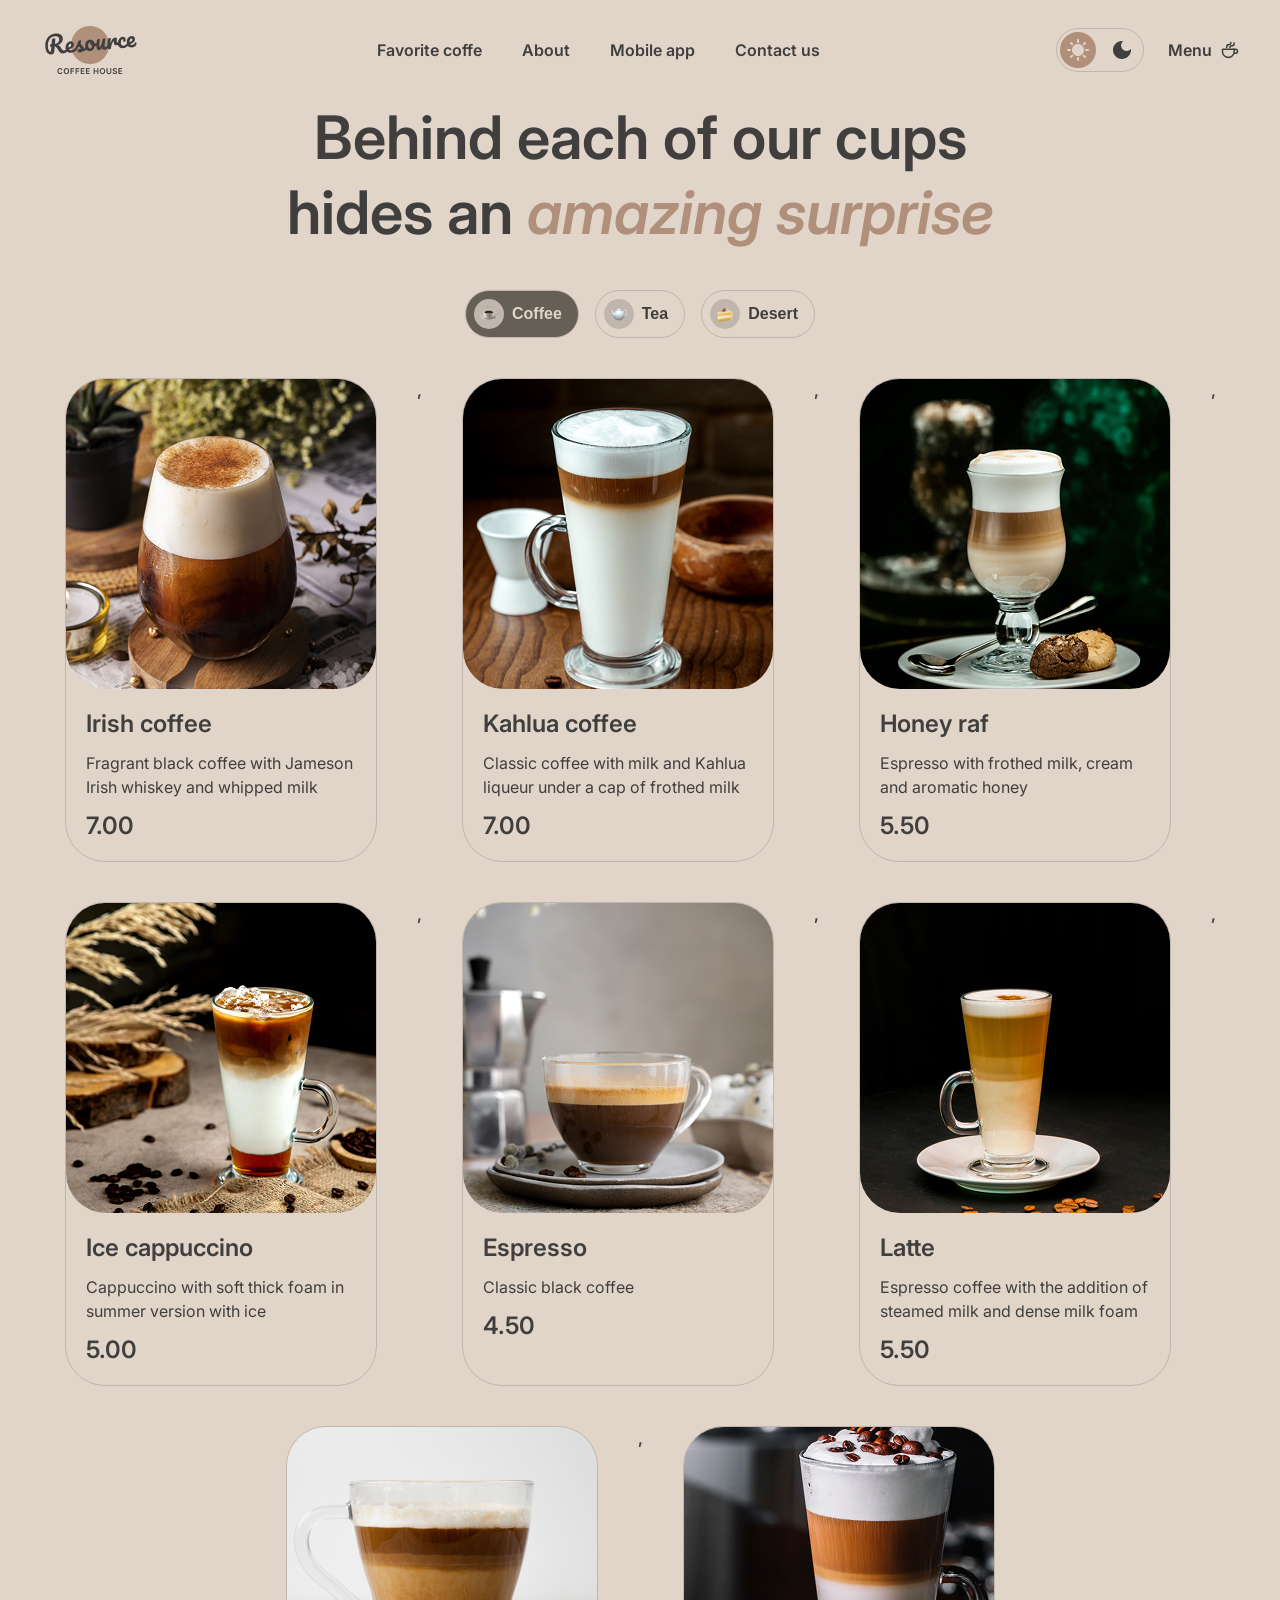
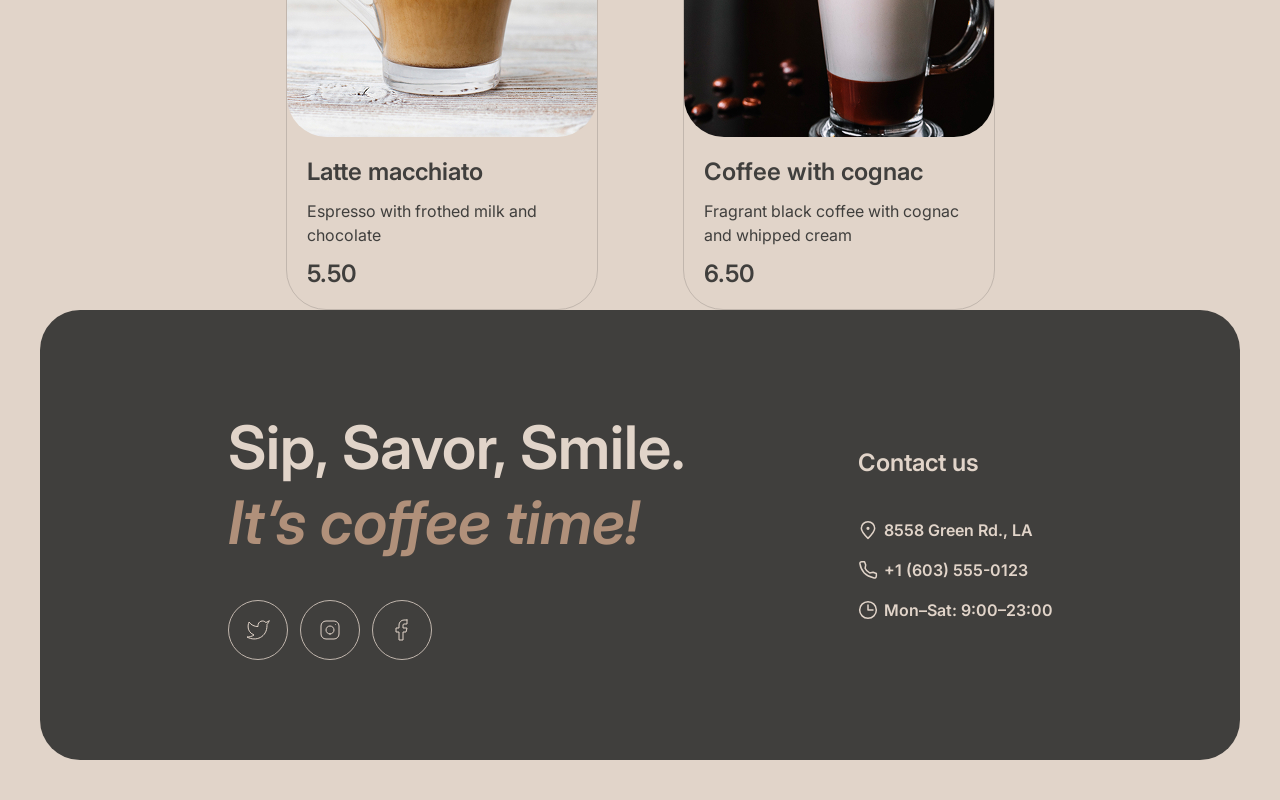
==== menu.html @ bddf860f "feat: add cards list" ====
<!doctype html>
<html lang="en">
  <head>
    <meta charset="UTF-8" />
    <meta name="viewport" content="width=device-width, initial-scale=1.0" />
    <link rel="preconnect" href="https://fonts.googleapis.com" />
    <link rel="preconnect" href="https://fonts.gstatic.com" crossorigin />
    <link
      href="https://fonts.googleapis.com/css2?family=Inter:ital,opsz,wght@0,14..32,100..900;1,14..32,100..900&display=swap"
      rel="stylesheet"
    />
    <link rel="stylesheet" href="css/style.css" />
    <link rel="shortcut icon" href="./assets/favicon.png" type="image/x-icon" />
    <title>Coffe House Menu</title>
  </head>
  <body class="light">
    <header class="header">
      <div class="container">
        <nav class="header__nav">
          <a
            href="index.html"
            class="header__logo"
            aria-label="Resource Coffe House Logo"
          ></a>
          <ul class="header__menu">
            <li class="header__menu-item">
              <a href="" class="header__link">Favorite coffe</a>
            </li>
            <li class="header__menu-item">
              <a href="" class="header__link">About</a>
            </li>
            <li class="header__menu-item">
              <a href="" class="header__link">Mobile app</a>
            </li>
            <li class="header__menu-item">
              <a href="" class="header__link">Contact us</a>
            </li>
          </ul>
          <div class="header__settings">
            <div class="header__toggle" id="theme-switch">
              <button
                class="header__toggle-btn header__toggle-light header__toggle-active"
                id="light"
              ></button>
              <button
                class="header__toggle-btn header__toggle-dark"
                id="dark"
              ></button>
            </div>
            <a href="menu.html" class="header__menu-btn">Menu</a>
          </div>
        </nav>
      </div>
    </header>

    <main>
      <section class="tabs">
        <div class="container">
          <div class="tabs__container">
            <div class="tabs__content">
              <h1 class="section__title tabs__title">
                Behind each of our cups hides an
                <span class="text_accent">amazing surprise</span>
              </h1>
              <div class="tabs__buttons">
                <button class="tabs__btn tabs__btn_active" id="coffee-btn">
                  <span class="tabs__btn-label"></span>
                  Coffee
                </button>
                <button class="tabs__btn" id="tea-btn">
                  <span class="tabs__btn-label"></span>
                  Tea
                </button>
                <button class="tabs__btn" id="desert-btn">
                  <span class="tabs__btn-label"></span>
                  Desert
                </button>
              </div>
            </div>
          </div>
          <div class="tabs__wrapper" id="tabs-wrapper">
            <ul class="tabs__list" id="coffee-tab"></ul>
            <ul class="tabs__list" id="tea-tab"></ul>
            <ul class="tabs__list" id="desert-tab"></ul>
          </div>
        </div>
      </section>
    </main>

    <footer class="footer">
      <div class="container">
        <div class="footer__content">
          <div class="footer__item">
            <h2 class="footer__title">
              Sip, Savor, Smile.
              <span class="text_accent">It’s coffee time!</span>
            </h2>
            <ul class="footer__social">
              <li class="footer__social-item">
                <a href="" class="footer__social-link" aria-label=""></a>
              </li>
              <li class="footer__social-item">
                <a href="" class="footer__social-link" aria-label=""></a>
              </li>
              <li class="footer__social-item">
                <a href="" class="footer__social-link" aria-label=""></a>
              </li>
            </ul>
          </div>
          <div class="footer__item">
            <h3 class="footer__contact-title">Contact us</h3>
            <ul class="footer__contacts-list">
              <li class="footer__contacts-item">
                <a href="" class="footer__contacts-link">8558 Green Rd., LA</a>
              </li>
              <li class="footer__contacts-item">
                <a href="" class="footer__contacts-link">+1 (603) 555-0123</a>
              </li>
              <li class="footer__contacts-item">
                <a href="" class="footer__contacts-link">Mon–Sat: 9:00–23:00</a>
              </li>
            </ul>
          </div>
        </div>
      </div>
    </footer>

    <script type="module" src="./js/script.js"></script>
  </body>
</html>
---- css/style.css ----
:root {
  --light-bg-color: #e1d4c9;
  --dark-bg-color: #292826;
  --light-text-color: #403f3d;
  --dark-text-color: #e1d4c9;
  --text-inverse-color: #e1d4c9;
  --light-border-color: #665f55;
  --dark-border-color: #c1b6ad;
  --light-hover-color: #665f55;
  --dark-hover-color: #403f3d;
  --light-footer-bg: #665f55;
  --dark-footer-bg: #403f3d;
}

* {
  padding: 0;
  margin: 0;
  border: none;
  color: inherit;
  text-decoration: none;
  list-style-type: none;
  box-sizing: border-box;
}

body {
  --bg-color: var(--light-bg-color);
  --text-color: var(--light-text-color);
  --border-color: var(--light-border-color);
  --hover-color: var(--light-hover-color);
  --footer-bg: var(--light-footer-bg);
  font-family: 'Inter', sans-serif;
  font-weight: 600;
  font-size: 16px;
  line-height: 150%;
  letter-spacing: 0%;
}

body.light {
  color: var(--light-text-color);
  background: var(--light-bg-color);
  border-color: var(--light-border-color);
}

body.dark {
  --text-color: var(--dark-text-color);
  --bg-color: var(--dark-bg-color);
  --border-color: var(--dark-border-color);
  --hover-color: var(--dark-hover-color);
  --footer-bg: var(--dark-footer-bg);
  color: var(--dark-text-color);
  background-color: var(--dark-bg-color);
  border-color: var(--dark-border-color);
}

button {
  cursor: pointer;
  transition: 0.4s ease-in;
}

.container {
  width: 100%;
  max-width: 1440px;
  padding: 0 40px;
  margin: 0 auto;
}

.text_accent {
  color: #b0907a;
  font-style: italic;
}

.header {
  padding: 20px 0;
}

.header__nav {
  display: flex;
  justify-content: space-between;
  align-items: center;
}

.header__logo {
  display: block;
  width: 100px;
  height: 60px;
}

.light .header__logo {
  background: url(../assets/logo-light.png) no-repeat center / cover;
}

.dark .header__logo {
  background: url(../assets/logo-dark.png) no-repeat center / cover;
}

.header__logo-img {
  display: block;
  width: 100%;
}

.header__menu {
  display: flex;
  align-items: center;
  gap: 40px;
}

.header__settings {
  display: flex;
  justify-content: space-between;
  align-items: center;
  gap: 24px;
}

.header__menu-btn {
  display: block;
  width: 72px;
  font-family: 'Inter', sans-serif;
  font-weight: 600;
  font-size: 16px;
  line-height: 150%;
  letter-spacing: 0%;
  color: inherit;
  text-align: left;
  padding: 2px 0;
  position: relative;
}

.light .header__menu-btn {
  background: url(../assets/icons/coffee-cup-light.svg) no-repeat center right /
    20px;
}

.dark .header__menu-btn {
  background: url(../assets/icons/coffee-cup-dark.svg) no-repeat center right /
    20px;
}

.header__menu-btn::after {
  content: '';
  position: absolute;
  bottom: 0;
  left: 0;
  width: 0;
  height: 2px;
  transition: 0.5s ease-in;
}

.light .header__menu-btn::after {
  background: #403f3d;
}

.dark .header__menu-btn::after {
  background: #e1d4c9;
}

.header__menu-btn:hover::after {
  width: 100%;
}

.header__toggle {
  display: flex;
  justify-content: space-between;
  align-items: center;
  gap: 8px;
  width: 88px;
  height: 44px;
  padding: 3px;
  border: 1px solid var(--dark-border-color);
  border-radius: 25px;
  cursor: pointer;
}

.header__toggle-btn {
  display: block;
  width: 36px;
  height: 36px;
  background: transparent;
  border-radius: 50%;
}

.header__toggle-light {
  background: url(../assets/icons/sun.svg) no-repeat center / 22px;
}

.header__toggle-light.header__toggle-active {
  background: url(../assets/icons/sun-active.svg) no-repeat center / 22px
    #b0907a;
}

.header__toggle-light:hover {
  background: url(../assets/icons/sun-active.svg) no-repeat center / 22px
    var(--light-border-color);
}

.header__toggle-dark {
  background: url(../assets/icons/moon.svg) no-repeat center / 18px;
}

.header__toggle-dark.header__toggle-active {
  background: url(../assets/icons/moon-active.svg) no-repeat center / 18px
    #b0907a;
}

.header__toggle-dark:hover {
  background: url(../assets/icons/moon-active.svg) no-repeat center / 18px
    var(--light-border-color);
}

.hero__container {
  border-radius: 40px;
  padding: 100px;
  background: url(../assets/hero-bg.jpg) no-repeat center / cover;
}

.hero__content {
  max-width: 530px;
  display: flex;
  flex-direction: column;
  gap: 40px;
}

.hero__title {
  font-weight: 600;
  font-size: 72px;
  line-height: 105%;
  color: var(--dark-text-color);
}

.hero__text {
  font-weight: 400;
  font-size: 16px;
  line-height: 150%;
  color: #e1d4c9;
}

.hero__btn {
  width: 200px;
  height: 64px;
  display: flex;
  justify-content: center;
  align-items: center;
  gap: 8px;
  font-weight: 600;
  font-size: 16px;
  line-height: 150%;
  color: inherit;
  border-radius: 100px;
  background-color: var(--bg-color);
  position: relative;
}

.hero__btn::after {
  content: '';
  width: 0;
  height: 20px;
  transition: 0.3s ease-in;
}

body.light .hero__btn::after {
  background: url(../assets/icons/coffee-cup-light.svg) no-repeat center / 20px;
}

body.dark .hero__btn::after {
  background: url(../assets/icons/coffee-cup-dark.svg) no-repeat center / 20px;
}

.hero__btn:hover::after {
  width: 20px;
}

.choose__content {
  padding: 100px 0;
}

.section__title {
  font-weight: 600;
  font-size: 60px;
  line-height: 125%;
  text-align: center;
  color: var(--text-color);
  margin-bottom: 40px;
}

.slider {
  position: relative;
}

.slider__list {
  max-width: 480px;
  margin: 0 auto;
}

.slider__item {
  max-width: 480px;
  margin-bottom: 40px;
}

.slider__img {
  width: 100%;
  margin-bottom: 20px;
}

.slider__content {
  display: flex;
  flex-direction: column;
  align-items: center;
  gap: 16px;
  color: #403f3d;
}

.slider__item-title {
  font-weight: 600;
  font-size: 24px;
  line-height: 125%;
}

.slider__item-text {
  font-weight: 400;
  font-size: 16px;
  line-height: 150%;
}

.slider__item-price {
  font-weight: 600;
  font-size: 24px;
  line-height: 125%;
}

.slider__controls {
  display: flex;
  justify-content: center;
  gap: 12px;
  margin: 0 auto;
}

.slider__controls-item {
  width: 40px;
  height: 4px;
  border-radius: 100px;
  cursor: pointer;
}

body.light .slider__controls-item {
  background: var(--dark-border-color);
}

body.dark .slider__controls-item {
  background: var(--light-border-color);
}

body.light .slider__controls-item_active {
  background: var(--light-border-color);
}

body.dark .slider__controls-item_active {
  background: var(--dark-border-color);
}

.slider__buttons {
  position: absolute;
  display: flex;
  justify-content: space-between;
  width: 100%;
  top: 50%;
  transform: translateY(-50%);
}

.slider__btn {
  display: block;
  width: 60px;
  height: 60px;
  border: 1px solid var(--border-color);
  border-radius: 50%;
  transition: 0.4s ease-in;
}

body.light .slider__btn {
  background: url(../assets/icons/arrow-light.svg) no-repeat center / 12px;
}

body.dark .slider__btn {
  background: url(../assets/icons/arrow-dark.svg) no-repeat center / 12px;
}

body.light .slider__btn:hover,
body.dark .slider__btn:hover {
  background: url(../assets/icons/arrow-dark.svg) no-repeat center / 12px
    var(--hover-color);
  border-color: var(--hover-color);
}

.slider__btn:last-of-type {
  transform: rotate(-180deg);
}

.about {
  padding: 0 0 100px;
}

.about__gallery {
  max-width: 100%;
  height: 1060px;
  display: flex;
  flex-direction: column;
  flex-wrap: wrap;
  gap: 40px;
  overflow: hidden;
}

.about__gallery-item {
  max-width: calc((100% - 40px) / 2);
  height: 590px;
  border-radius: 20px;
  overflow: hidden;
}

.about__gallery-item:nth-child(2),
.about__gallery-item:nth-child(3) {
  height: 430px;
}

.about__gallery-img {
  width: 100%;
  height: 100%;
  object-fit: cover;
  transition: 0.4s ease-in-out;
  transform: scale(1.2);
}

.about__gallery-item:hover .about__gallery-img {
  transform: scale(1);
}

@media (max-width: 768px) {
  .about__gallery {
    max-width: 100%;
    height: 1220px;
  }

  .about__gallery-item {
    max-width: 100%;
  }

  .about__gallery-item:nth-child(2),
  .about__gallery-item:nth-child(3) {
    display: none;
  }
}

.download {
  padding: 0 0 100px;
}

.download__container {
  display: flex;
  justify-content: center;
  align-items: center;
  gap: 100px;
}

.download__content {
  max-width: 630px;
  flex-shrink: 1;
  display: flex;
  flex-direction: column;
  gap: 40px;
}

.download__title {
  text-align: left;
  margin-bottom: 0;
}

.download__img-wrapper {
  width: 630px;
}

.download__img {
  width: 100%;
  height: auto;
}

.download__buttons {
  display: flex;
  gap: 20px;
}

.download__btn {
  width: 200px;
  padding: 12px 0 12px 64px;
  border-radius: 100px;
  font-style: normal;
  font-weight: 600;
  font-size: 10px;
  line-height: 140%;
  text-align: left;
  border: 1px solid var(--border-color);
}

.download__btn-title {
  display: block;
  font-weight: 600;
  font-size: 16px;
  line-height: 150%;
}

.download__btn_mac {
  background: url(../assets/icons/mac-icon.svg) no-repeat 20px center / 36px;
}

.download__btn_google {
  background: url(../assets/icons/google-icon.svg) no-repeat 20px center / 36px;
}

.download__btn_mac:hover {
  background: url(../assets/icons/mac-icon-hover.svg) no-repeat 20px center /
    36px var(--hover-color);
  color: var(--text-inverse-color);
}

.download__btn_google:hover {
  background: url(../assets/icons/google-icon-hover.svg) no-repeat 20px center /
    36px var(--hover-color);
  color: var(--text-inverse-color);
}

.download__img-wrapper {
  flex-shrink: 0;
}

.footer {
}

.footer__content {
  padding: 100px;
  display: flex;
  justify-content: center;
  align-items: center;
  gap: 100px;
  border-radius: 40px;
  background: var(--light-border-color);
  background: #403f3d;
}

.footer__item {
  max-width: 530px;
  display: flex;
  flex-direction: column;
  gap: 40px;
}

.footer__title {
  font-weight: 600;
  font-size: 60px;
  line-height: 125%;
  color: #e1d4c9;
}

.footer__social {
  display: flex;
  gap: 12px;
}

.footer__social-link {
  width: 60px;
  height: 60px;
  display: flex;
  justify-content: center;
  align-items: center;
  border: 1px solid var(--dark-border-color);
  border-radius: 50%;
  transition: 0.4s ease-in;
}

.footer__social-item:nth-of-type(1) .footer__social-link {
  background: url(../assets/icons/twitter.svg) no-repeat center / 24px;
}

.footer__social-item:nth-of-type(2) .footer__social-link {
  background: url(../assets/icons/instagram.svg) no-repeat center / 24px;
}

.footer__social-item:nth-of-type(3) .footer__social-link {
  background: url(../assets/icons/facebook.svg) no-repeat center / 24px;
}

body.light .footer__social-item:nth-of-type(1) .footer__social-link:hover {
  background: url(../assets/icons/twitter-hover.svg) no-repeat center / 24px
    var(--bg-color);
}

body.light .footer__social-item:nth-of-type(2) .footer__social-link:hover {
  background: url(../assets/icons/instagram-hover.svg) no-repeat center / 24px
    var(--bg-color);
}

body.light .footer__social-item:nth-of-type(3) .footer__social-link:hover {
  background: url(../assets/icons/facebook-hover.svg) no-repeat center / 24px
    var(--bg-color);
}

body.dark .footer__social-item:nth-of-type(1) .footer__social-link:hover {
  background: url(../assets/icons/twitter.svg) no-repeat center / 24px
    var(--bg-color);
}

body.dark .footer__social-item:nth-of-type(2) .footer__social-link:hover {
  background: url(../assets/icons/instagram.svg) no-repeat center / 24px
    var(--bg-color);
}

body.dark .footer__social-item:nth-of-type(3) .footer__social-link:hover {
  background: url(../assets/icons/facebook.svg) no-repeat center / 24px
    var(--bg-color);
}

.footer {
  padding-bottom: 40px;
}

.footer__contact-title {
  font-weight: 600;
  font-size: 24px;
  line-height: 125%;
  color: #e1d4c9;
}

.footer__contacts-list {
  display: flex;
  flex-direction: column;
  gap: 16px;
}

.footer__contacts-link {
  font-weight: 600;
  font-size: 16px;
  line-height: 150%;
  color: #e1d4c9;
  padding: 4px 0 4px 26px;
  position: relative;
}

.footer__contacts-link::after {
  content: '';
  position: absolute;
  bottom: 0;
  left: 0;
  width: 0;
  height: 2px;
  background: var(--light-bg-color);
  transition: 0.4s ease-in;
}

.footer__contacts-link:hover::after {
  width: 100%;
}

.footer__contacts-item:nth-of-type(1) .footer__contacts-link {
  background: url(../assets/icons/pin.svg) no-repeat center left / 20px;
}

.footer__contacts-item:nth-of-type(2) .footer__contacts-link {
  background: url(../assets/icons/phone.svg) no-repeat center left / 20px;
}

.footer__contacts-item:nth-of-type(3) .footer__contacts-link {
  background: url(../assets/icons/clock.svg) no-repeat center left / 20px;
}

.tabs__title {
  max-width: 800px;
  text-align: center;
  margin: 0 auto 40px;
}

.tabs__buttons {
  display: flex;
  justify-content: center;
  gap: 16px;
  margin-bottom: 40px;
}

.tabs__btn {
  font-weight: 600;
  font-size: 16px;
  line-height: 150%;
  border-radius: 100px;
  border: 1px solid var(--dark-border-color);
  display: flex;
  gap: 8px;
  align-items: center;
  padding: 8px 16px 8px 8px;
  background-color: transparent;
}

.tabs__btn-label {
  display: inline-block;
  width: 30px;
  height: 30px;
  border-radius: 50%;
  background-color: var(--dark-border-color);
  background-repeat: no-repeat;
  background-position: center;
}

.tabs__btn#coffee-btn .tabs__btn-label {
  background-image: url(../assets/icons/coffee.png);
}

.tabs__btn#tea-btn .tabs__btn-label {
  background-image: url(../assets/icons/tea.png);
}

.tabs__btn#desert-btn .tabs__btn-label {
  background-image: url(../assets/icons/desert.png);
}

.tabs__btn_active {
  background: var(--light-border-color);
  color: var(--light-bg-color);
}

.tabs__btn:hover {
  background: var(--light-border-color);
  color: var(--light-bg-color);
}

.tabs__btn:hover .tabs__btn-label {
  background-color: var(--bg-color);
}

.tabs__list {
  display: flex;
  justify-content: center;
  gap: 40px;
  flex-wrap: wrap;
}

.tabs__list#tea-tab {
  display: none;
}

.tabs__list#desert-tab {
  display: none;
}

.card {
  border: 1px solid var(--dark-border-color);
  border-radius: 40px;
  overflow: hidden;
}

.card__img-wrapper {
  width: 310px;
  height: 310px;
  border-bottom-left-radius: 40px;
  border-bottom-right-radius: 40px;
  overflow: hidden;
}

.card__img {
  width: 100%;
  height: 100%;
  object-fit: cover;
}

.card__title {
  font-weight: 600;
  font-size: 24px;
  line-height: 125%;
}

.card__content {
  width: 310px;
  display: flex;
  flex-direction: column;
  gap: 12px;
  padding: 20px;
}

.card__description {
  font-weight: 400;
  font-size: 16px;
  line-height: 150%;
}

.card__price {
  font-weight: 600;
  font-size: 24px;
  line-height: 125%;
}
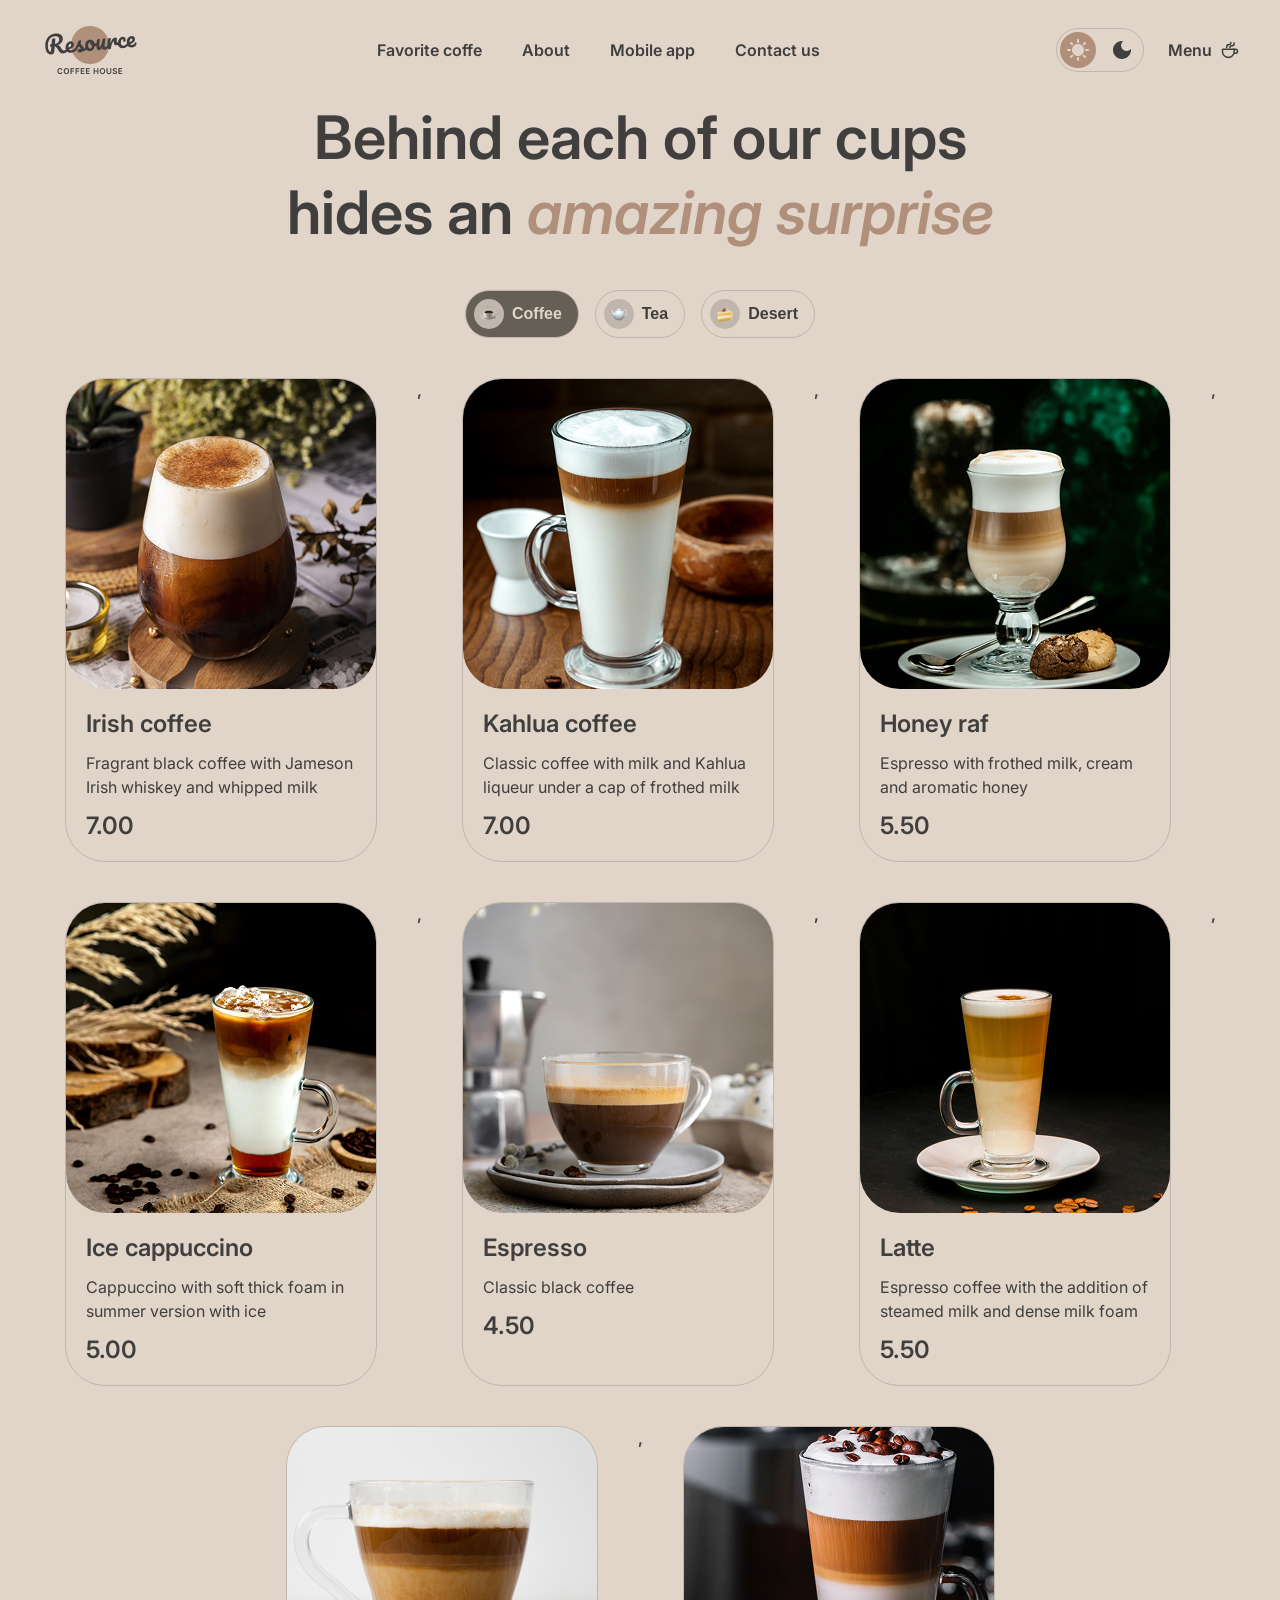
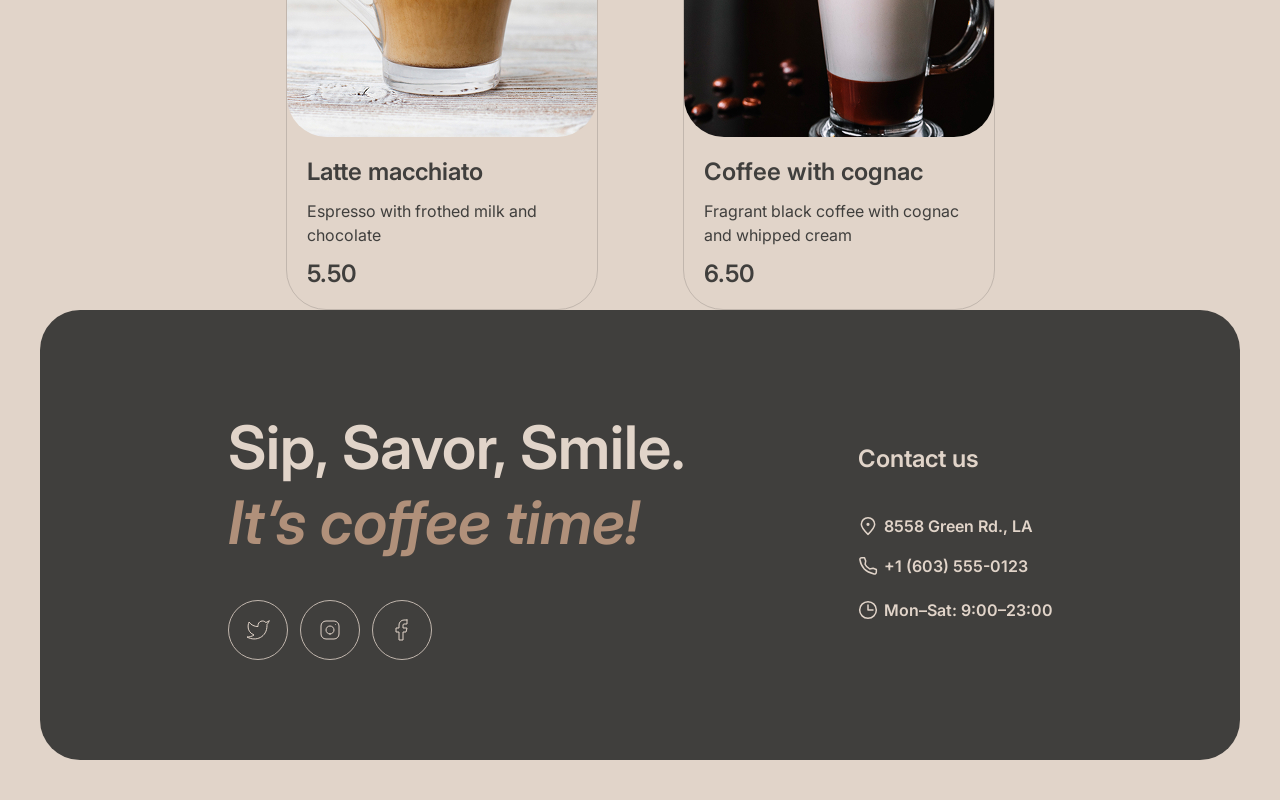
==== commit 7c66852d: "feat: add local storage for current theme" ====
--- a/menu.html
+++ b/menu.html
@@ -3,6 +3,10 @@
   <head>
     <meta charset="UTF-8" />
     <meta name="viewport" content="width=device-width, initial-scale=1.0" />
+    <meta
+      name="description"
+      content="Coffee House is a cozy place to enjoy freshly brewed coffee and delicious desserts. Explore our menu and find your perfect coffee."
+    />
     <link rel="preconnect" href="https://fonts.googleapis.com" />
     <link rel="preconnect" href="https://fonts.gstatic.com" crossorigin />
     <link
@@ -24,16 +28,18 @@
           ></a>
           <ul class="header__menu">
             <li class="header__menu-item">
-              <a href="" class="header__link">Favorite coffe</a>
+              <a href="index.html#favorite" class="header__link">
+                Favorite coffe
+              </a>
             </li>
             <li class="header__menu-item">
-              <a href="" class="header__link">About</a>
+              <a href="index.html#about" class="header__link">About</a>
             </li>
             <li class="header__menu-item">
-              <a href="" class="header__link">Mobile app</a>
+              <a href="index.html#app" class="header__link">Mobile app</a>
             </li>
             <li class="header__menu-item">
-              <a href="" class="header__link">Contact us</a>
+              <a href="index.html#contacts" class="header__link">Contact us</a>
             </li>
           </ul>
           <div class="header__settings">
@@ -41,10 +47,12 @@
               <button
                 class="header__toggle-btn header__toggle-light header__toggle-active"
                 id="light"
+                aria-label="Light theme"
               ></button>
               <button
                 class="header__toggle-btn header__toggle-dark"
                 id="dark"
+                aria-label="Dark theme"
               ></button>
             </div>
             <a href="menu.html" class="header__menu-btn">Menu</a>
@@ -87,7 +95,7 @@
       </section>
     </main>
 
-    <footer class="footer">
+    <footer class="footer" id="contacts">
       <div class="container">
         <div class="footer__content">
           <div class="footer__item">
@@ -97,13 +105,28 @@
             </h2>
             <ul class="footer__social">
               <li class="footer__social-item">
-                <a href="" class="footer__social-link" aria-label=""></a>
+                <a
+                  href="https://x.com/"
+                  target="_blank"
+                  class="footer__social-link"
+                  aria-label="Twitter"
+                ></a>
               </li>
               <li class="footer__social-item">
-                <a href="" class="footer__social-link" aria-label=""></a>
+                <a
+                  href="https://www.instagram.com/"
+                  target="_blank"
+                  class="footer__social-link"
+                  aria-label="Instagram"
+                ></a>
               </li>
               <li class="footer__social-item">
-                <a href="" class="footer__social-link" aria-label=""></a>
+                <a
+                  href="https://www.facebook.com/"
+                  target="_blank"
+                  class="footer__social-link"
+                  aria-label="Facebook"
+                ></a>
               </li>
             </ul>
           </div>
@@ -111,13 +134,21 @@
             <h3 class="footer__contact-title">Contact us</h3>
             <ul class="footer__contacts-list">
               <li class="footer__contacts-item">
-                <a href="" class="footer__contacts-link">8558 Green Rd., LA</a>
+                <a
+                  href="https://maps.app.goo.gl/tWDYdVg9bTQP6V7FA"
+                  target="_blank"
+                  class="footer__contacts-link"
+                >
+                  8558 Green Rd., LA
+                </a>
               </li>
               <li class="footer__contacts-item">
-                <a href="" class="footer__contacts-link">+1 (603) 555-0123</a>
+                <a href="tel:+16035550123" class="footer__contacts-link">
+                  +1 (603) 555-0123
+                </a>
               </li>
               <li class="footer__contacts-item">
-                <a href="" class="footer__contacts-link">Mon–Sat: 9:00–23:00</a>
+                <p class="footer__contacts-link">Mon–Sat: 9:00–23:00</p>
               </li>
             </ul>
           </div>
--- a/css/style.css
+++ b/css/style.css
@@ -22,6 +22,10 @@
   box-sizing: border-box;
 }
 
+html {
+  scroll-behavior: smooth;
+}
+
 body {
   --bg-color: var(--light-bg-color);
   --text-color: var(--light-text-color);
@@ -486,6 +490,7 @@
 }
 
 .download__btn {
+  display: block;
   width: 200px;
   padding: 12px 0 12px 64px;
   border-radius: 100px;
@@ -495,6 +500,7 @@
   line-height: 140%;
   text-align: left;
   border: 1px solid var(--border-color);
+  transition: 0.4s ease-in;
 }
 
 .download__btn-title {
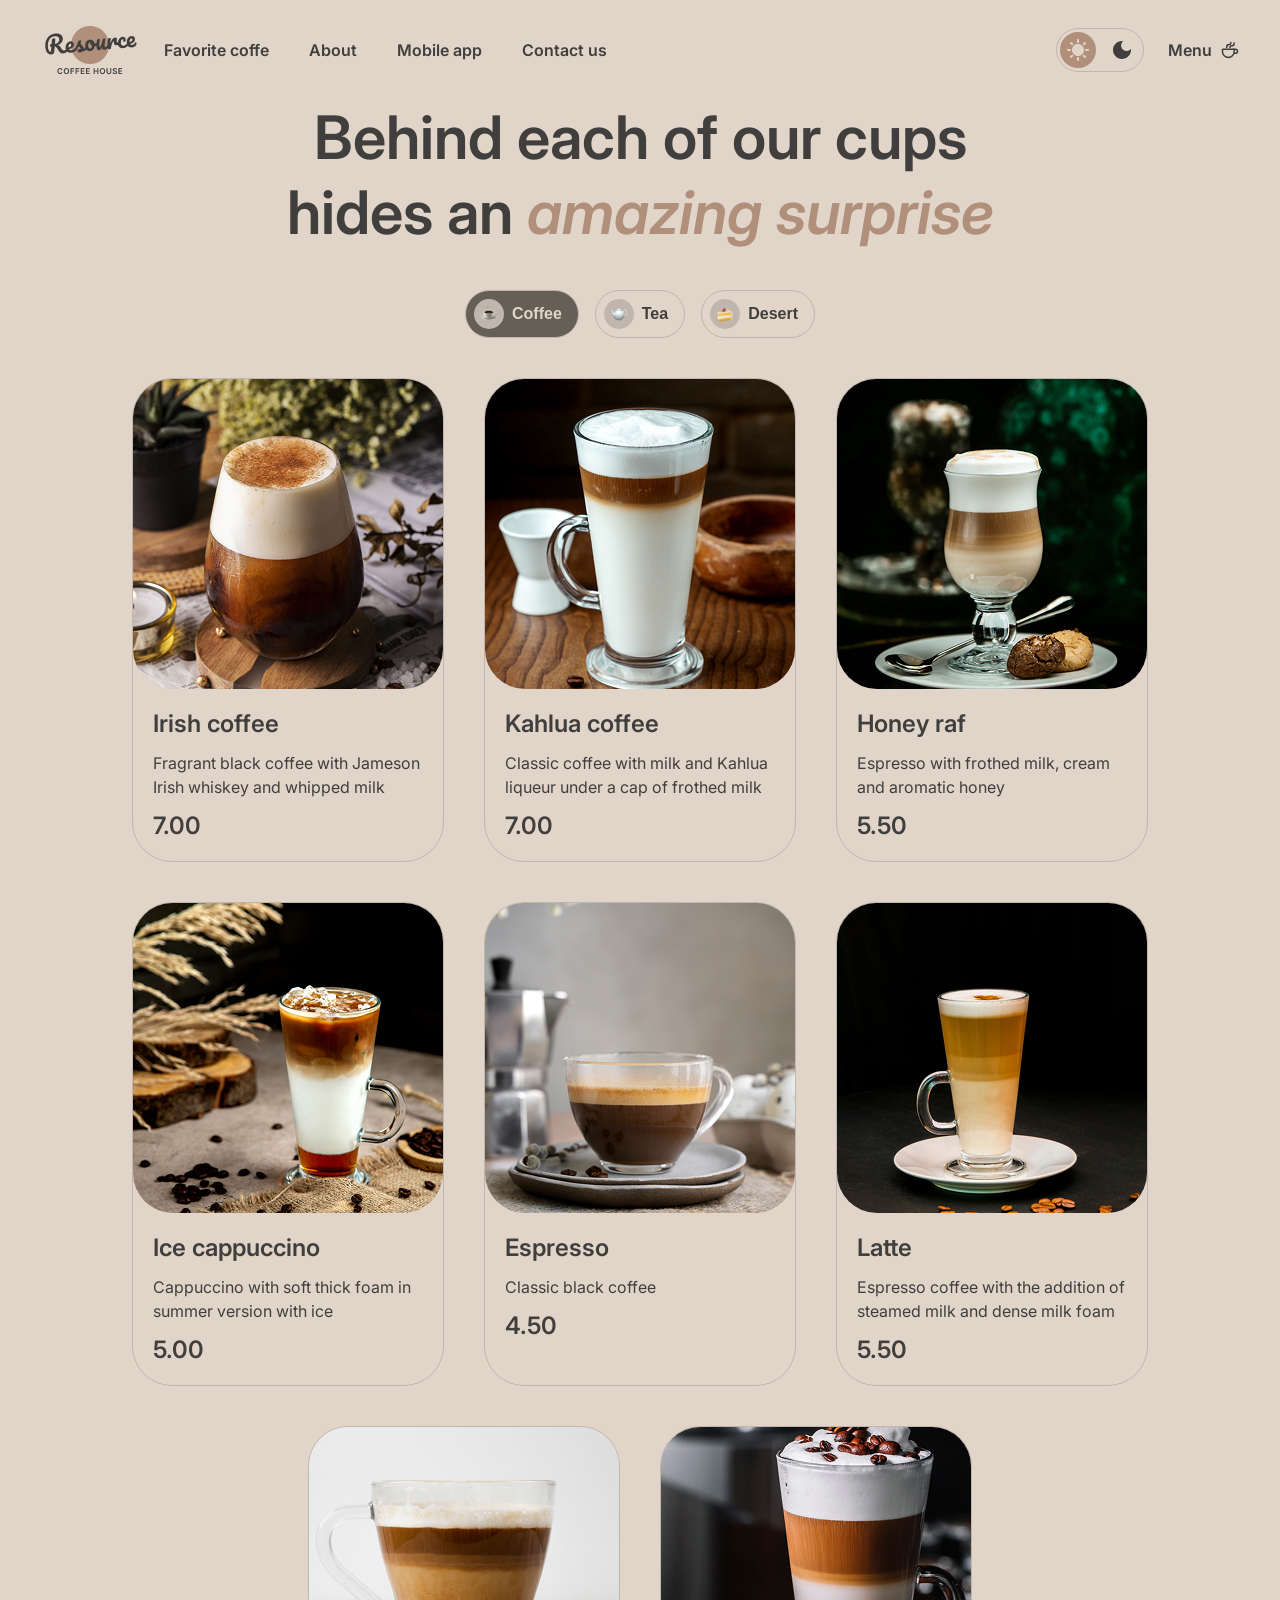
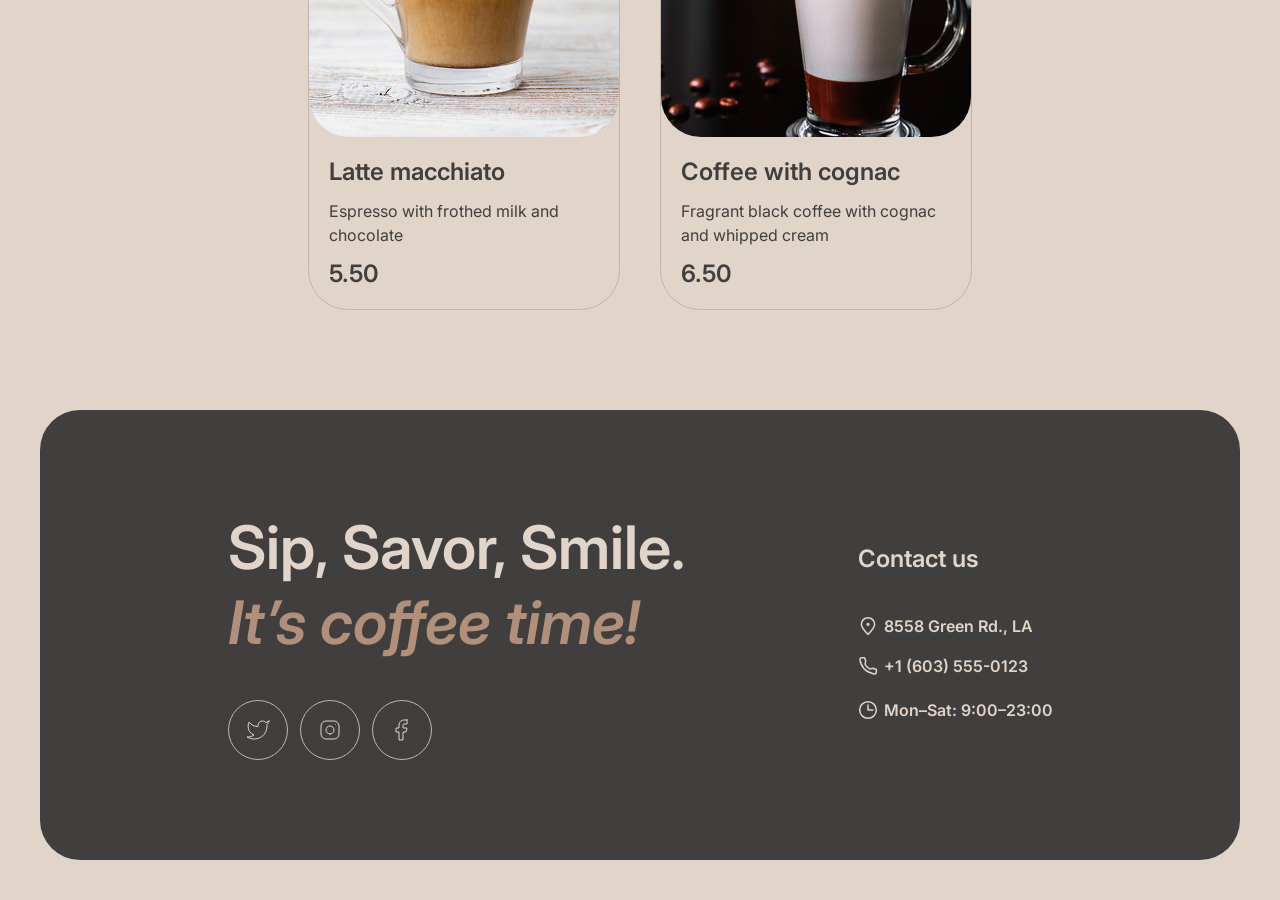
==== commit 2481d9b3: "feat: add burger menu" ====
--- a/menu.html
+++ b/menu.html
@@ -57,6 +57,10 @@
             </div>
             <a href="menu.html" class="header__menu-btn">Menu</a>
           </div>
+          <button class="header__burger" id="burger-btn" aria-label="Open menu">
+            <span class="header__burger-line"></span>
+            <span class="header__burger-line"></span>
+          </button>
         </nav>
       </div>
     </header>
--- a/css/style.css
+++ b/css/style.css
@@ -81,6 +81,8 @@
   display: flex;
   justify-content: space-between;
   align-items: center;
+  gap: 24px;
+  position: relative;
 }
 
 .header__logo {
@@ -113,6 +115,7 @@
   justify-content: space-between;
   align-items: center;
   gap: 24px;
+  margin-left: auto;
 }
 
 .header__menu-btn {
@@ -210,6 +213,41 @@
     var(--light-border-color);
 }
 
+.header__burger {
+  width: 44px;
+  height: 44px;
+  display: flex;
+  flex-direction: column;
+  justify-content: center;
+  align-items: center;
+  gap: 7px;
+  border: 1px solid #665f55;
+  border-radius: 50%;
+  background: transparent;
+  display: none;
+}
+
+.header__burger-line {
+  display: block;
+  width: 16px;
+  height: 1px;
+  background: var(--text-color);
+  transition: 0.4s ease-in;
+}
+
+.header__burger_active .header__burger-line {
+  animation: openBurger 1s forwards;
+}
+
+@keyframes openBurger {
+  40% {
+    transform: translateY(50%);
+  }
+  100% {
+    transform: translateY(50%) rotate(45deg);
+  }
+}
+
 .hero__container {
   border-radius: 40px;
   padding: 100px;
@@ -546,6 +584,13 @@
   border-radius: 40px;
   background: var(--light-border-color);
   background: #403f3d;
+}
+
+@media (max-width: 1100px) {
+  .footer__content {
+    flex-direction: column;
+    align-items: start;
+  }
 }
 
 .footer__item {
@@ -673,6 +718,10 @@
   background: url(../assets/icons/clock.svg) no-repeat center left / 20px;
 }
 
+.tabs {
+  padding-bottom: 100px;
+}
+
 .tabs__title {
   max-width: 800px;
   text-align: center;
@@ -795,3 +844,24 @@
   font-size: 24px;
   line-height: 125%;
 }
+
+@media (max-width: 768px) {
+  .header__menu {
+    display: none;
+  }
+
+  .header__burger {
+    display: flex;
+  }
+}
+
+@media (max-width: 680px) {
+  .section__title,
+  .footer__title {
+    font-size: 32px;
+  }
+
+  .footer__content {
+    padding: 60px 16px;
+  }
+}
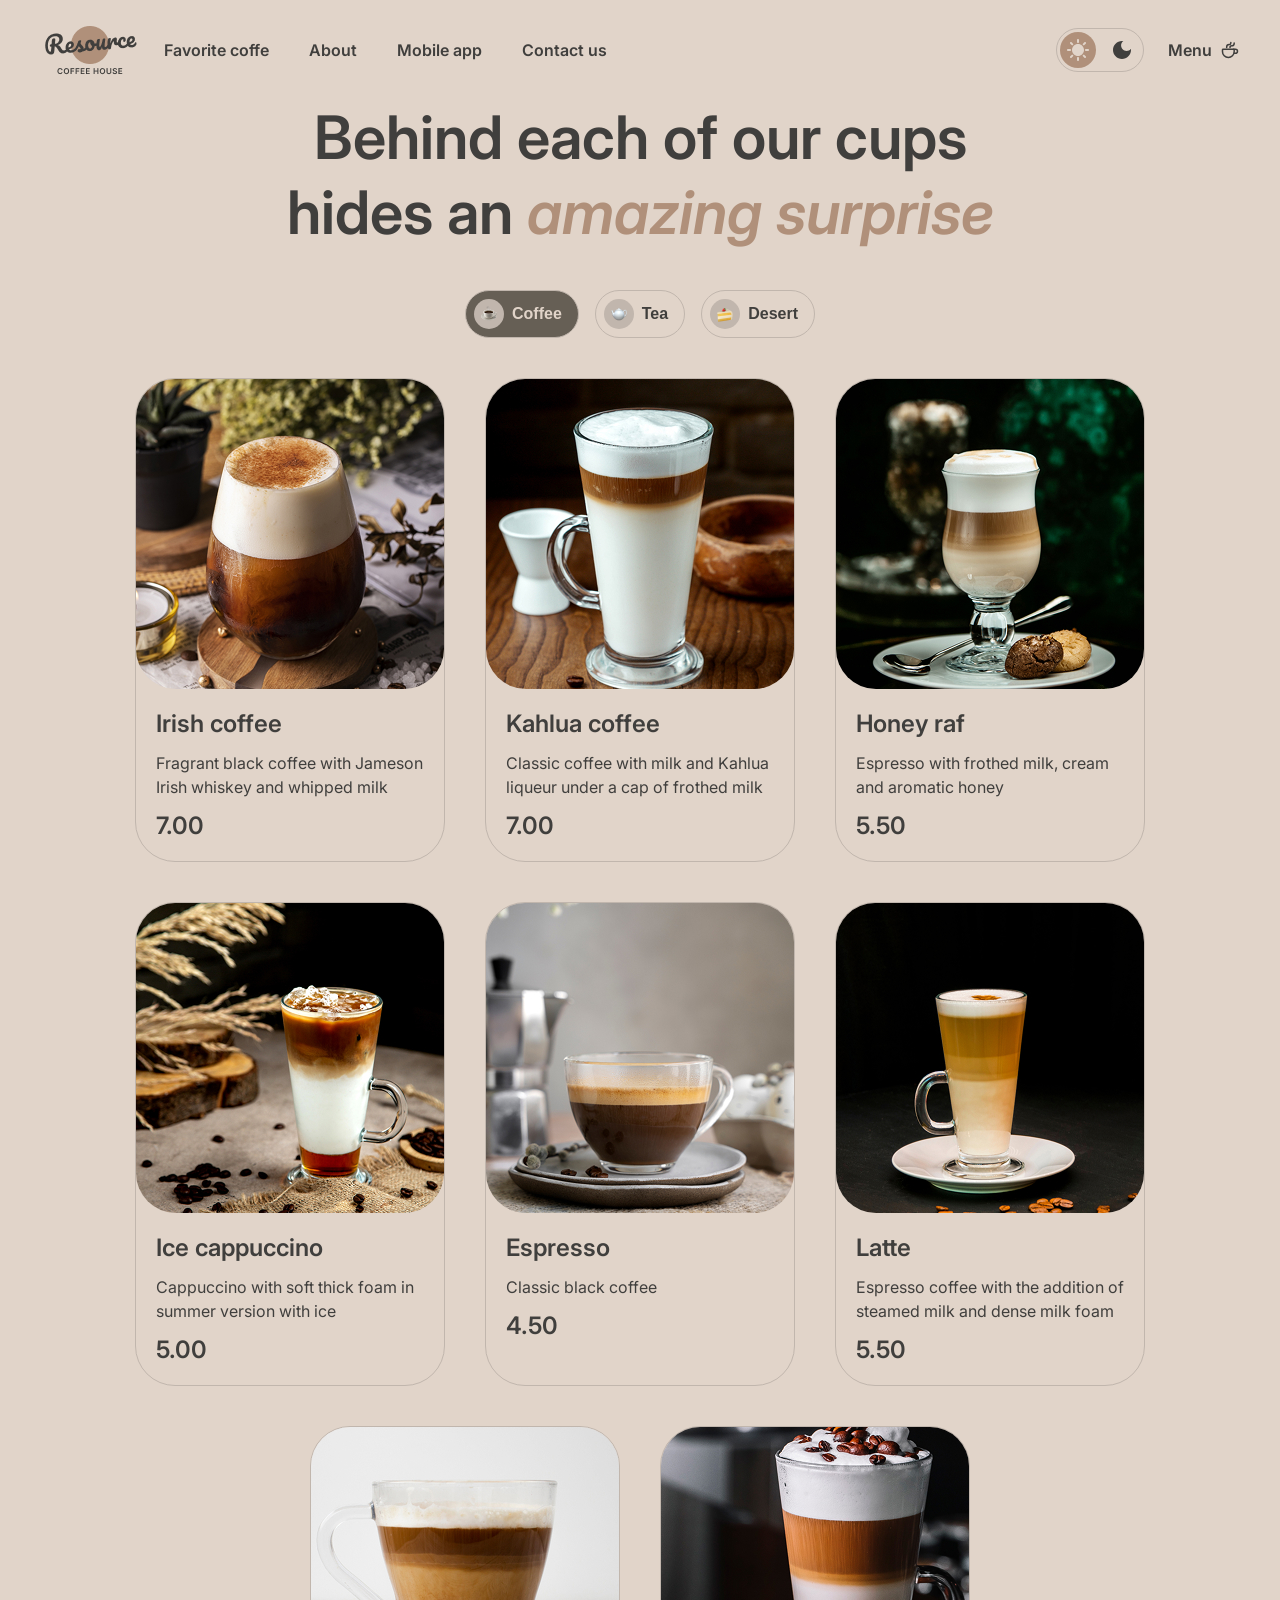
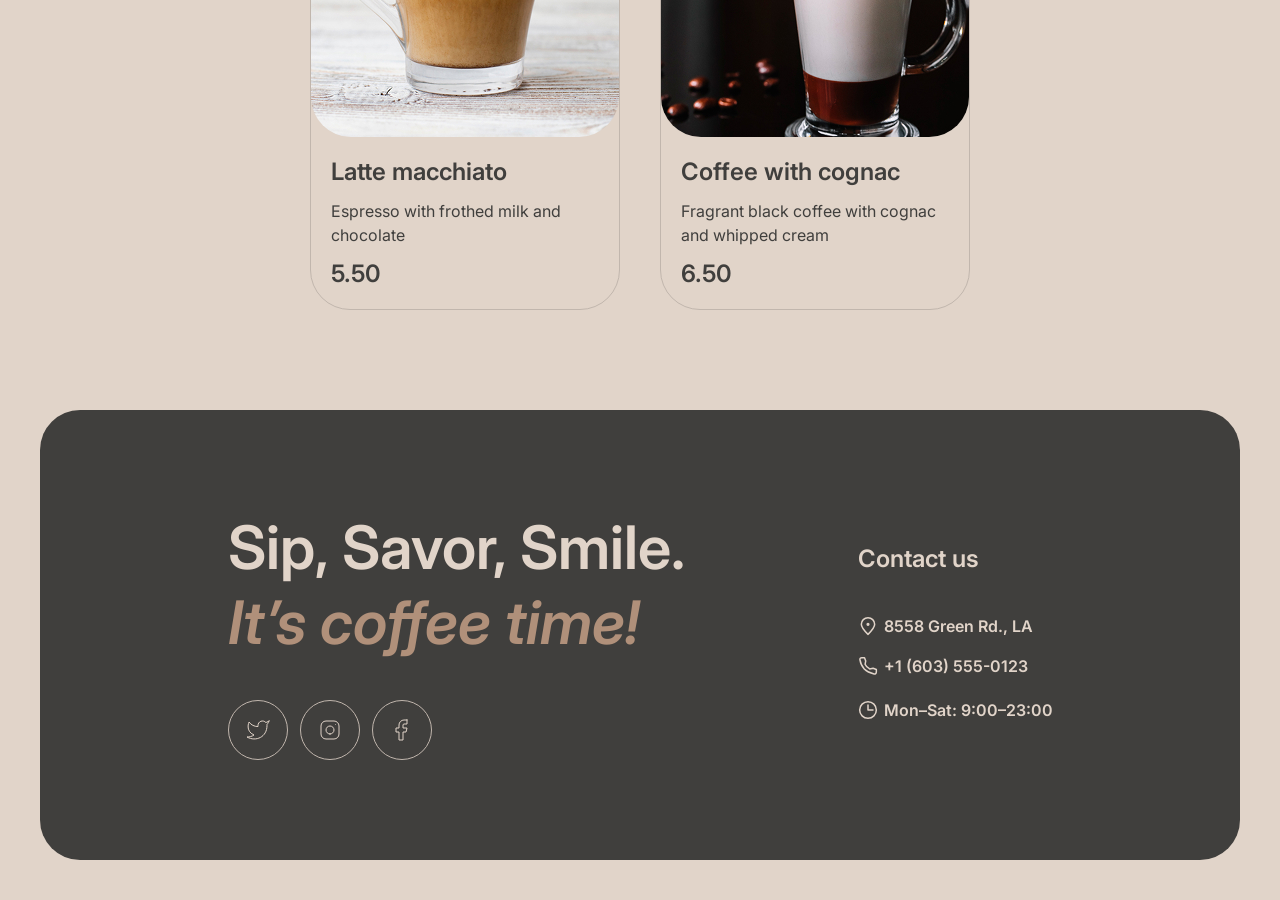
==== commit 19aba448: "feat: complete responsive layout" ====
--- a/menu.html
+++ b/menu.html
@@ -55,7 +55,9 @@
                 aria-label="Dark theme"
               ></button>
             </div>
-            <a href="menu.html" class="header__menu-btn">Menu</a>
+            <a href="menu.html" class="header__menu-btn" id="catalog-link">
+              Menu
+            </a>
           </div>
           <button class="header__burger" id="burger-btn" aria-label="Open menu">
             <span class="header__burger-line"></span>
@@ -74,16 +76,20 @@
                 Behind each of our cups hides an
                 <span class="text_accent">amazing surprise</span>
               </h1>
-              <div class="tabs__buttons">
-                <button class="tabs__btn tabs__btn_active" id="coffee-btn">
+              <div class="tabs__buttons" id="tabs-btn-wrapper">
+                <button
+                  class="tabs__btn tabs__btn_active"
+                  id="coffee-btn"
+                  data-tab="coffee"
+                >
                   <span class="tabs__btn-label"></span>
                   Coffee
                 </button>
-                <button class="tabs__btn" id="tea-btn">
+                <button class="tabs__btn" id="tea-btn" data-tab="tea">
                   <span class="tabs__btn-label"></span>
                   Tea
                 </button>
-                <button class="tabs__btn" id="desert-btn">
+                <button class="tabs__btn" id="desert-btn" data-tab="desert">
                   <span class="tabs__btn-label"></span>
                   Desert
                 </button>
@@ -91,9 +97,14 @@
             </div>
           </div>
           <div class="tabs__wrapper" id="tabs-wrapper">
-            <ul class="tabs__list" id="coffee-tab"></ul>
+            <ul class="tabs__list tabs__list_active" id="coffee-tab"></ul>
             <ul class="tabs__list" id="tea-tab"></ul>
             <ul class="tabs__list" id="desert-tab"></ul>
+            <button
+              class="tabs__refresh-btn"
+              id="refresh-btn"
+              aria-label="Refresh current tab"
+            ></button>
           </div>
         </div>
       </section>
--- a/css/style.css
+++ b/css/style.css
@@ -160,8 +160,10 @@
   background: #e1d4c9;
 }
 
-.header__menu-btn:hover::after {
-  width: 100%;
+@media (hover: none) and (pointer: coarse) {
+  .header__menu-btn:hover::after {
+    width: 100%;
+  }
 }
 
 .header__toggle {
@@ -194,9 +196,11 @@
     #b0907a;
 }
 
-.header__toggle-light:hover {
-  background: url(../assets/icons/sun-active.svg) no-repeat center / 22px
-    var(--light-border-color);
+@media (hover: none) and (pointer: coarse) {
+  .header__toggle-light:hover {
+    background: url(../assets/icons/sun-active.svg) no-repeat center / 22px
+      var(--light-border-color);
+  }
 }
 
 .header__toggle-dark {
@@ -208,9 +212,11 @@
     #b0907a;
 }
 
-.header__toggle-dark:hover {
-  background: url(../assets/icons/moon-active.svg) no-repeat center / 18px
-    var(--light-border-color);
+@media (hover: none) and (pointer: coarse) {
+  .header__toggle-dark:hover {
+    background: url(../assets/icons/moon-active.svg) no-repeat center / 18px
+      var(--light-border-color);
+  }
 }
 
 .header__burger {
@@ -255,7 +261,7 @@
 }
 
 .hero__content {
-  max-width: 530px;
+  width: 530px;
   display: flex;
   flex-direction: column;
   gap: 40px;
@@ -306,8 +312,10 @@
   background: url(../assets/icons/coffee-cup-dark.svg) no-repeat center / 20px;
 }
 
-.hero__btn:hover::after {
-  width: 20px;
+@media (hover: none) and (pointer: coarse) {
+  .hero__btn:hover::after {
+    width: 20px;
+  }
 }
 
 .choose__content {
@@ -347,7 +355,6 @@
   flex-direction: column;
   align-items: center;
   gap: 16px;
-  color: #403f3d;
 }
 
 .slider__item-title {
@@ -424,11 +431,13 @@
   background: url(../assets/icons/arrow-dark.svg) no-repeat center / 12px;
 }
 
-body.light .slider__btn:hover,
-body.dark .slider__btn:hover {
-  background: url(../assets/icons/arrow-dark.svg) no-repeat center / 12px
-    var(--hover-color);
-  border-color: var(--hover-color);
+@media (hover: none) and (pointer: coarse) {
+  body.light .slider__btn:hover,
+  body.dark .slider__btn:hover {
+    background: url(../assets/icons/arrow-dark.svg) no-repeat center / 12px
+      var(--hover-color);
+    border-color: var(--hover-color);
+  }
 }
 
 .slider__btn:last-of-type {
@@ -469,23 +478,19 @@
   transform: scale(1.2);
 }
 
-.about__gallery-item:hover .about__gallery-img {
-  transform: scale(1);
-}
-
-@media (max-width: 768px) {
-  .about__gallery {
-    max-width: 100%;
-    height: 1220px;
-  }
-
-  .about__gallery-item {
-    max-width: 100%;
-  }
-
-  .about__gallery-item:nth-child(2),
-  .about__gallery-item:nth-child(3) {
-    display: none;
+@media (hover: none) and (pointer: coarse) {
+  .about__gallery-item:hover .about__gallery-img {
+    transform: scale(1);
+  }
+}
+
+@media (max-width: 1290px) {
+  .download__container {
+    flex-direction: column;
+  }
+
+  .download__content {
+    align-self: start;
   }
 }
 
@@ -525,6 +530,7 @@
 .download__buttons {
   display: flex;
   gap: 20px;
+  flex-wrap: wrap;
 }
 
 .download__btn {
@@ -556,16 +562,18 @@
   background: url(../assets/icons/google-icon.svg) no-repeat 20px center / 36px;
 }
 
-.download__btn_mac:hover {
-  background: url(../assets/icons/mac-icon-hover.svg) no-repeat 20px center /
-    36px var(--hover-color);
-  color: var(--text-inverse-color);
-}
-
-.download__btn_google:hover {
-  background: url(../assets/icons/google-icon-hover.svg) no-repeat 20px center /
-    36px var(--hover-color);
-  color: var(--text-inverse-color);
+@media (hover: none) and (pointer: coarse) {
+  .download__btn_mac:hover {
+    background: url(../assets/icons/mac-icon-hover.svg) no-repeat 20px center /
+      36px var(--hover-color);
+    color: var(--text-inverse-color);
+  }
+
+  .download__btn_google:hover {
+    background: url(../assets/icons/google-icon-hover.svg) no-repeat 20px
+      center / 36px var(--hover-color);
+    color: var(--text-inverse-color);
+  }
 }
 
 .download__img-wrapper {
@@ -635,34 +643,36 @@
   background: url(../assets/icons/facebook.svg) no-repeat center / 24px;
 }
 
-body.light .footer__social-item:nth-of-type(1) .footer__social-link:hover {
-  background: url(../assets/icons/twitter-hover.svg) no-repeat center / 24px
-    var(--bg-color);
-}
-
-body.light .footer__social-item:nth-of-type(2) .footer__social-link:hover {
-  background: url(../assets/icons/instagram-hover.svg) no-repeat center / 24px
-    var(--bg-color);
-}
-
-body.light .footer__social-item:nth-of-type(3) .footer__social-link:hover {
-  background: url(../assets/icons/facebook-hover.svg) no-repeat center / 24px
-    var(--bg-color);
-}
-
-body.dark .footer__social-item:nth-of-type(1) .footer__social-link:hover {
-  background: url(../assets/icons/twitter.svg) no-repeat center / 24px
-    var(--bg-color);
-}
-
-body.dark .footer__social-item:nth-of-type(2) .footer__social-link:hover {
-  background: url(../assets/icons/instagram.svg) no-repeat center / 24px
-    var(--bg-color);
-}
-
-body.dark .footer__social-item:nth-of-type(3) .footer__social-link:hover {
-  background: url(../assets/icons/facebook.svg) no-repeat center / 24px
-    var(--bg-color);
+@media (hover: none) and (pointer: coarse) {
+  body.light .footer__social-item:nth-of-type(1) .footer__social-link:hover {
+    background: url(../assets/icons/twitter-hover.svg) no-repeat center / 24px
+      var(--bg-color);
+  }
+
+  body.light .footer__social-item:nth-of-type(2) .footer__social-link:hover {
+    background: url(../assets/icons/instagram-hover.svg) no-repeat center / 24px
+      var(--bg-color);
+  }
+
+  body.light .footer__social-item:nth-of-type(3) .footer__social-link:hover {
+    background: url(../assets/icons/facebook-hover.svg) no-repeat center / 24px
+      var(--bg-color);
+  }
+
+  body.dark .footer__social-item:nth-of-type(1) .footer__social-link:hover {
+    background: url(../assets/icons/twitter.svg) no-repeat center / 24px
+      var(--bg-color);
+  }
+
+  body.dark .footer__social-item:nth-of-type(2) .footer__social-link:hover {
+    background: url(../assets/icons/instagram.svg) no-repeat center / 24px
+      var(--bg-color);
+  }
+
+  body.dark .footer__social-item:nth-of-type(3) .footer__social-link:hover {
+    background: url(../assets/icons/facebook.svg) no-repeat center / 24px
+      var(--bg-color);
+  }
 }
 
 .footer {
@@ -702,8 +712,10 @@
   transition: 0.4s ease-in;
 }
 
-.footer__contacts-link:hover::after {
-  width: 100%;
+@media (hover: none) and (pointer: coarse) {
+  .footer__contacts-link:hover::after {
+    width: 100%;
+  }
 }
 
 .footer__contacts-item:nth-of-type(1) .footer__contacts-link {
@@ -732,6 +744,7 @@
   display: flex;
   justify-content: center;
   gap: 16px;
+  flex-wrap: wrap;
   margin-bottom: 40px;
 }
 
@@ -775,38 +788,60 @@
   color: var(--light-bg-color);
 }
 
-.tabs__btn:hover {
-  background: var(--light-border-color);
-  color: var(--light-bg-color);
-}
-
-.tabs__btn:hover .tabs__btn-label {
-  background-color: var(--bg-color);
+@media (hover: none) and (pointer: coarse) {
+  .tabs__btn:hover {
+    background: var(--light-border-color);
+    color: var(--light-bg-color);
+  }
+
+  .tabs__btn:hover .tabs__btn-label {
+    background-color: var(--bg-color);
+  }
 }
 
 .tabs__list {
-  display: flex;
+  display: none;
   justify-content: center;
   gap: 40px;
   flex-wrap: wrap;
 }
 
-.tabs__list#tea-tab {
+.tabs__list_active {
+  display: flex;
+}
+
+.tabs__refresh-btn {
   display: none;
-}
-
-.tabs__list#desert-tab {
-  display: none;
+  width: 60px;
+  height: 60px;
+  border-radius: 50%;
+  border: 1px solid var(--border-color);
+  margin: 40px auto 0;
+}
+
+.tabs__refresh-btn_visible {
+  display: block;
+}
+
+body.light .tabs__refresh-btn {
+  background: url(../assets/icons/refresh-light.svg) no-repeat center / 24px
+    transparent;
+}
+
+body.dark .tabs__refresh-btn {
+  background: url(../assets/icons/refresh-dark.svg) no-repeat center / 24px
+    transparent;
 }
 
 .card {
+  width: 310px;
   border: 1px solid var(--dark-border-color);
   border-radius: 40px;
   overflow: hidden;
 }
 
 .card__img-wrapper {
-  width: 310px;
+  width: 100%;
   height: 310px;
   border-bottom-left-radius: 40px;
   border-bottom-right-radius: 40px;
@@ -853,15 +888,87 @@
   .header__burger {
     display: flex;
   }
+
+  .header__menu-btn#catalog-link {
+    display: none;
+  }
+
+  .about__gallery {
+    max-width: 100%;
+    height: 1220px;
+  }
+
+  .about__gallery-item {
+    max-width: 100%;
+  }
+
+  .about__gallery-item:nth-child(2),
+  .about__gallery-item:nth-child(3) {
+    display: none;
+  }
 }
 
 @media (max-width: 680px) {
+  .container {
+    padding: 0 16px;
+  }
+
+  .hero__container {
+    padding: 60px 16px;
+  }
+
+  .hero__content {
+    max-width: 316px;
+  }
+
+  .hero__title {
+    font-size: 42px;
+    line-height: 115%;
+  }
+
   .section__title,
   .footer__title {
     font-size: 32px;
   }
 
+  .about__title {
+    text-align: left;
+  }
+
+  .download__container {
+    gap: 40px;
+  }
+
+  .download__img-wrapper {
+    width: 100%;
+  }
+
+  .download__title {
+    max-width: 270px;
+  }
+
+  .footer__title {
+    width: 280px;
+  }
+
   .footer__content {
     padding: 60px 16px;
-  }
-}
+    gap: 40px;
+  }
+}
+
+@media (max-width: 520px) {
+  .header__nav {
+    gap: 12px;
+  }
+
+  .slider__buttons {
+    display: none;
+  }
+}
+
+@media (max-width: 380px) {
+  .hero__content {
+    max-width: 260px;
+  }
+}
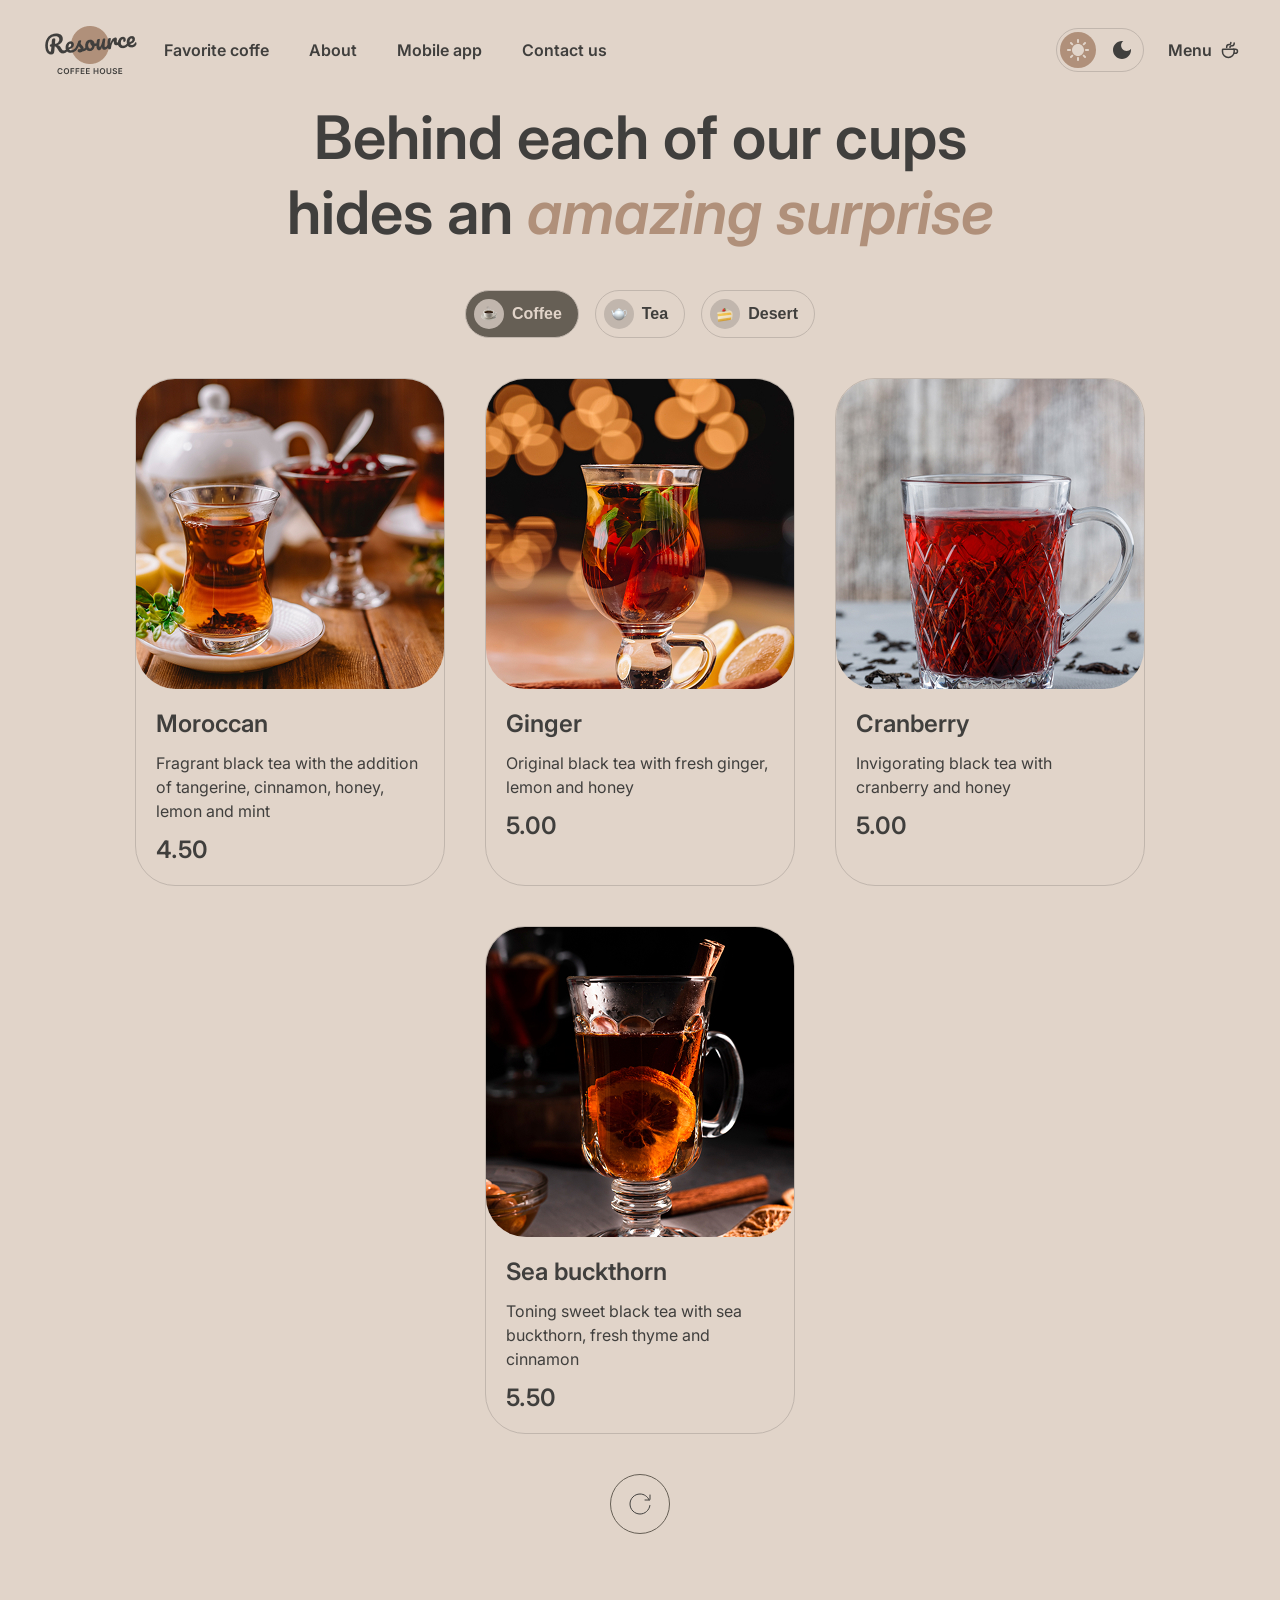
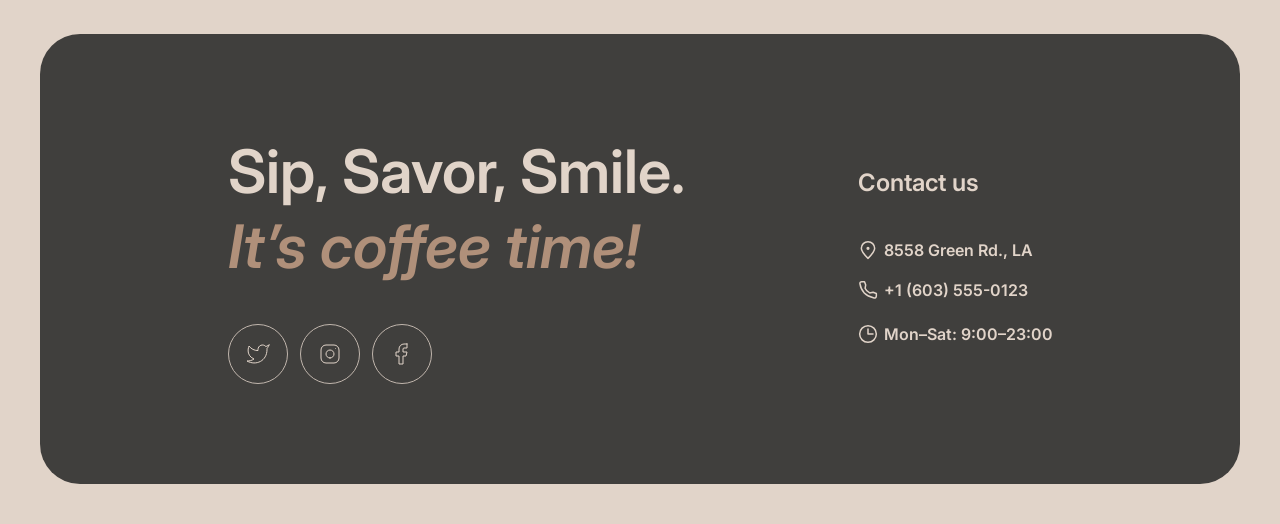
==== commit c4b55efa: "feat: start refresh btn functionality" ====
--- a/menu.html
+++ b/menu.html
@@ -97,8 +97,8 @@
             </div>
           </div>
           <div class="tabs__wrapper" id="tabs-wrapper">
-            <ul class="tabs__list tabs__list_active" id="coffee-tab"></ul>
-            <ul class="tabs__list" id="tea-tab"></ul>
+            <ul class="tabs__list" id="coffee-tab"></ul>
+            <ul class="tabs__list tabs__list_active" id="tea-tab"></ul>
             <ul class="tabs__list" id="desert-tab"></ul>
             <button
               class="tabs__refresh-btn"
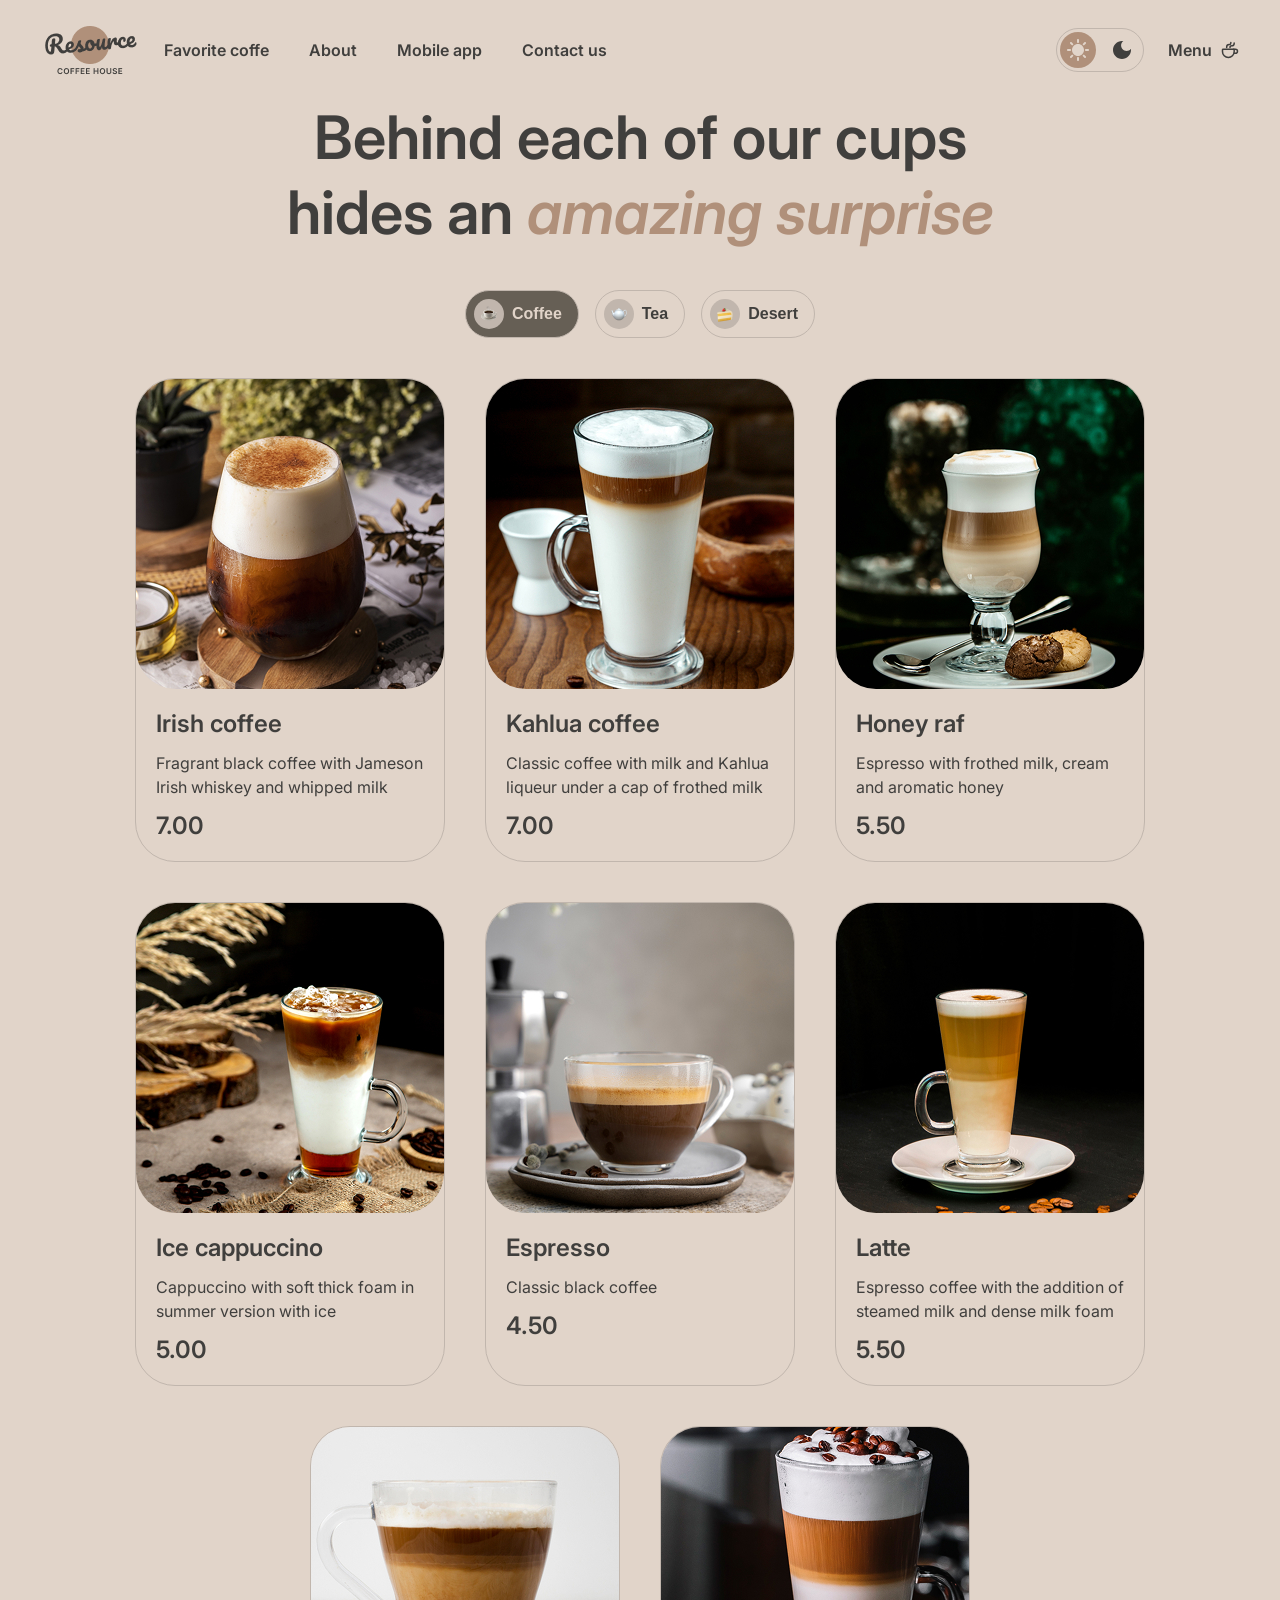
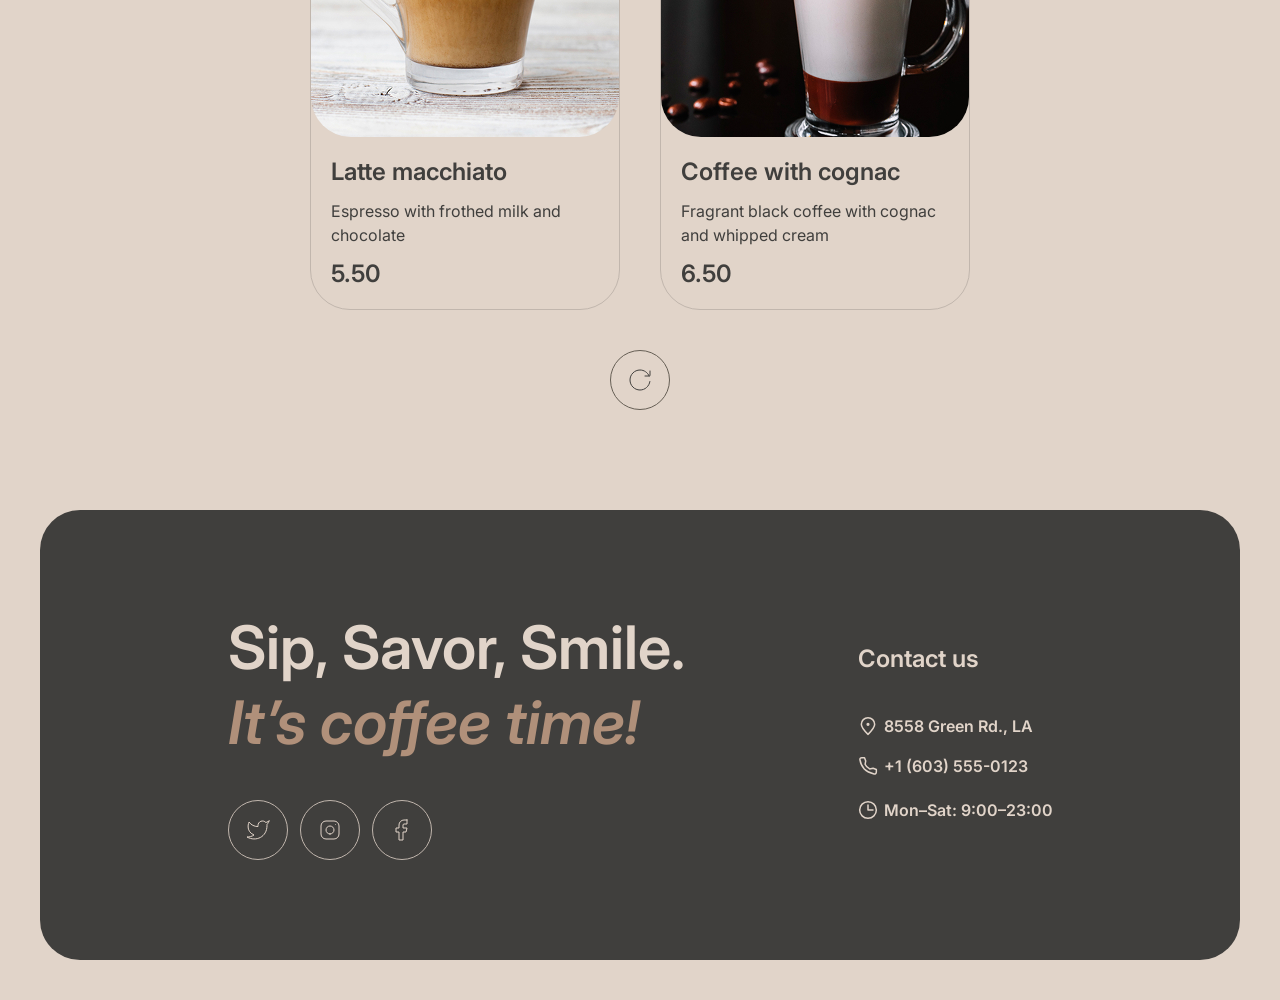
==== commit 8d318c09: "fix: cards list" ====
--- a/menu.html
+++ b/menu.html
@@ -45,7 +45,7 @@
           <div class="header__settings">
             <div class="header__toggle" id="theme-switch">
               <button
-                class="header__toggle-btn header__toggle-light header__toggle-active"
+                class="header__toggle-btn header__toggle-light header__toggle_active"
                 id="light"
                 aria-label="Light theme"
               ></button>
@@ -97,8 +97,8 @@
             </div>
           </div>
           <div class="tabs__wrapper" id="tabs-wrapper">
-            <ul class="tabs__list" id="coffee-tab"></ul>
-            <ul class="tabs__list tabs__list_active" id="tea-tab"></ul>
+            <ul class="tabs__list tabs__list_active" id="coffee-tab"></ul>
+            <ul class="tabs__list" id="tea-tab"></ul>
             <ul class="tabs__list" id="desert-tab"></ul>
             <button
               class="tabs__refresh-btn"
--- a/css/style.css
+++ b/css/style.css
@@ -191,7 +191,7 @@
   background: url(../assets/icons/sun.svg) no-repeat center / 22px;
 }
 
-.header__toggle-light.header__toggle-active {
+.header__toggle-light.header__toggle_active {
   background: url(../assets/icons/sun-active.svg) no-repeat center / 22px
     #b0907a;
 }
@@ -207,7 +207,7 @@
   background: url(../assets/icons/moon.svg) no-repeat center / 18px;
 }
 
-.header__toggle-dark.header__toggle-active {
+.header__toggle-dark.header__toggle_active {
   background: url(../assets/icons/moon-active.svg) no-repeat center / 18px
     #b0907a;
 }
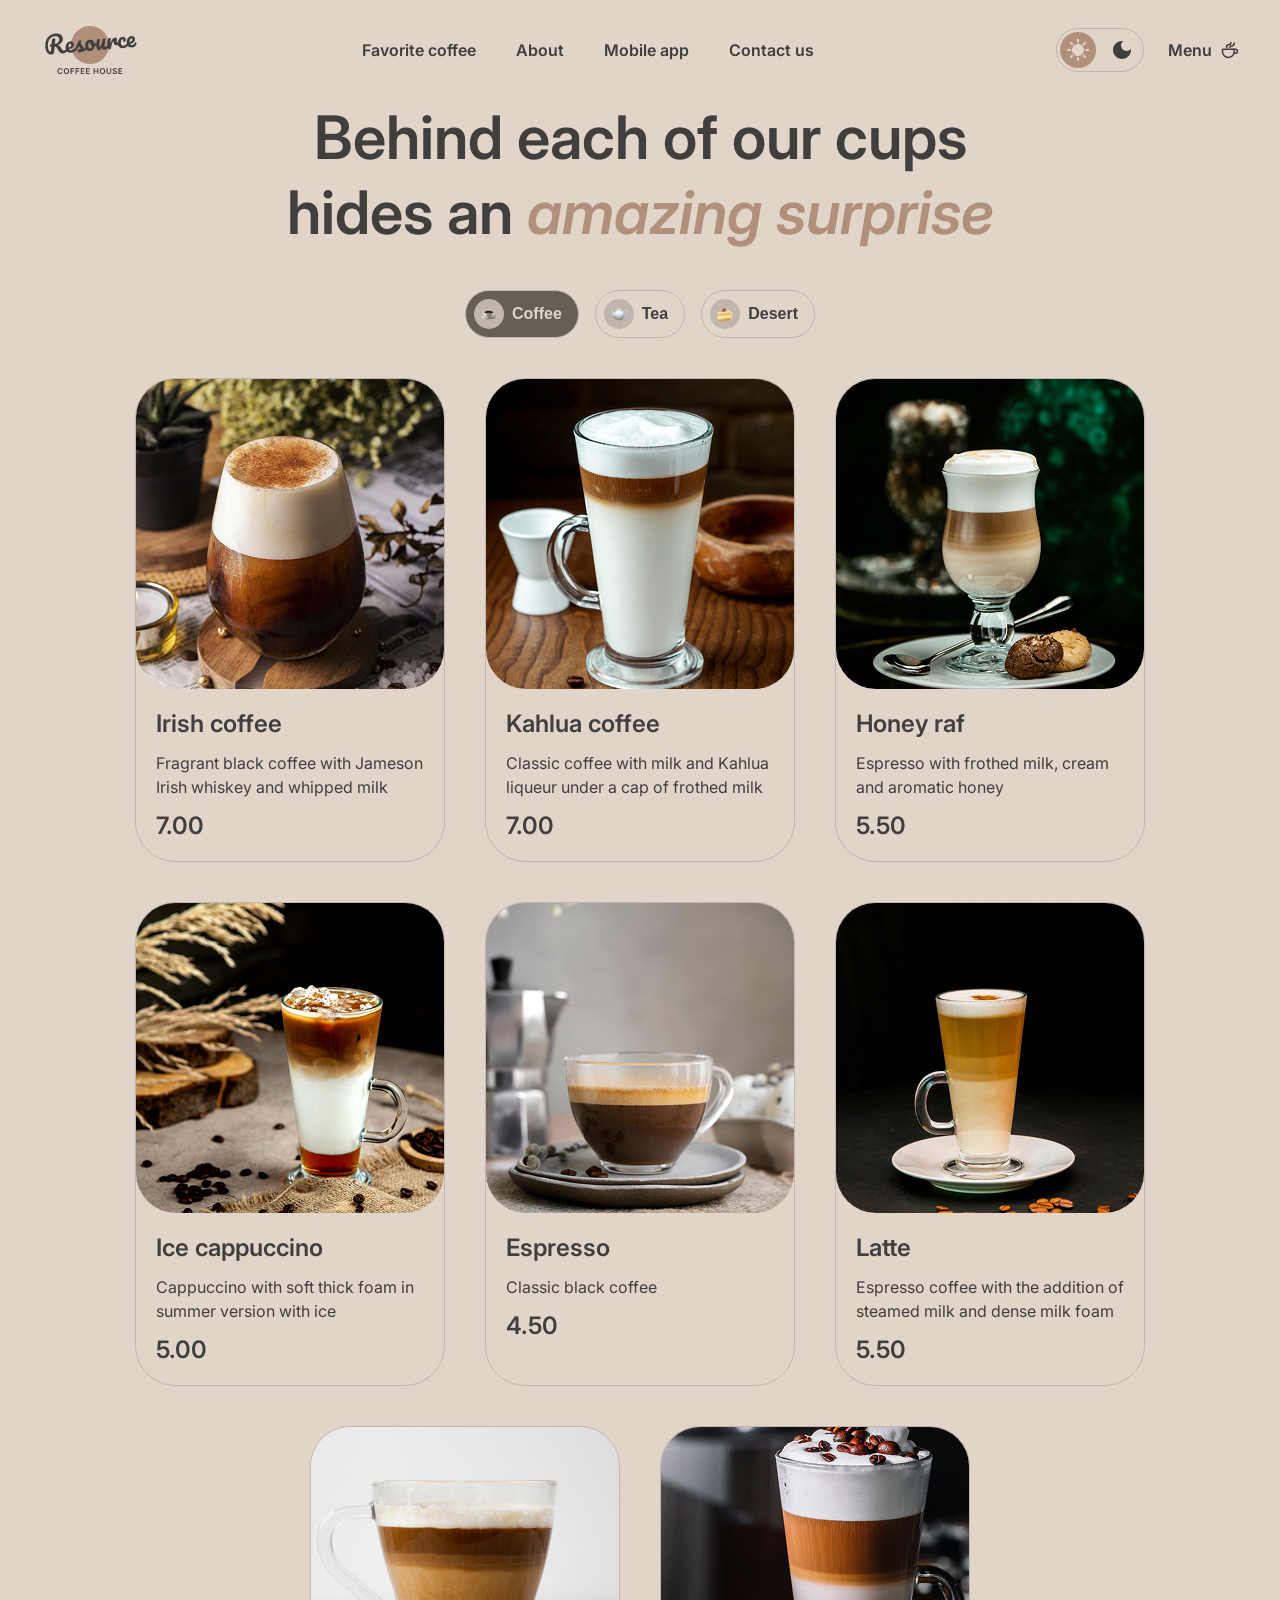
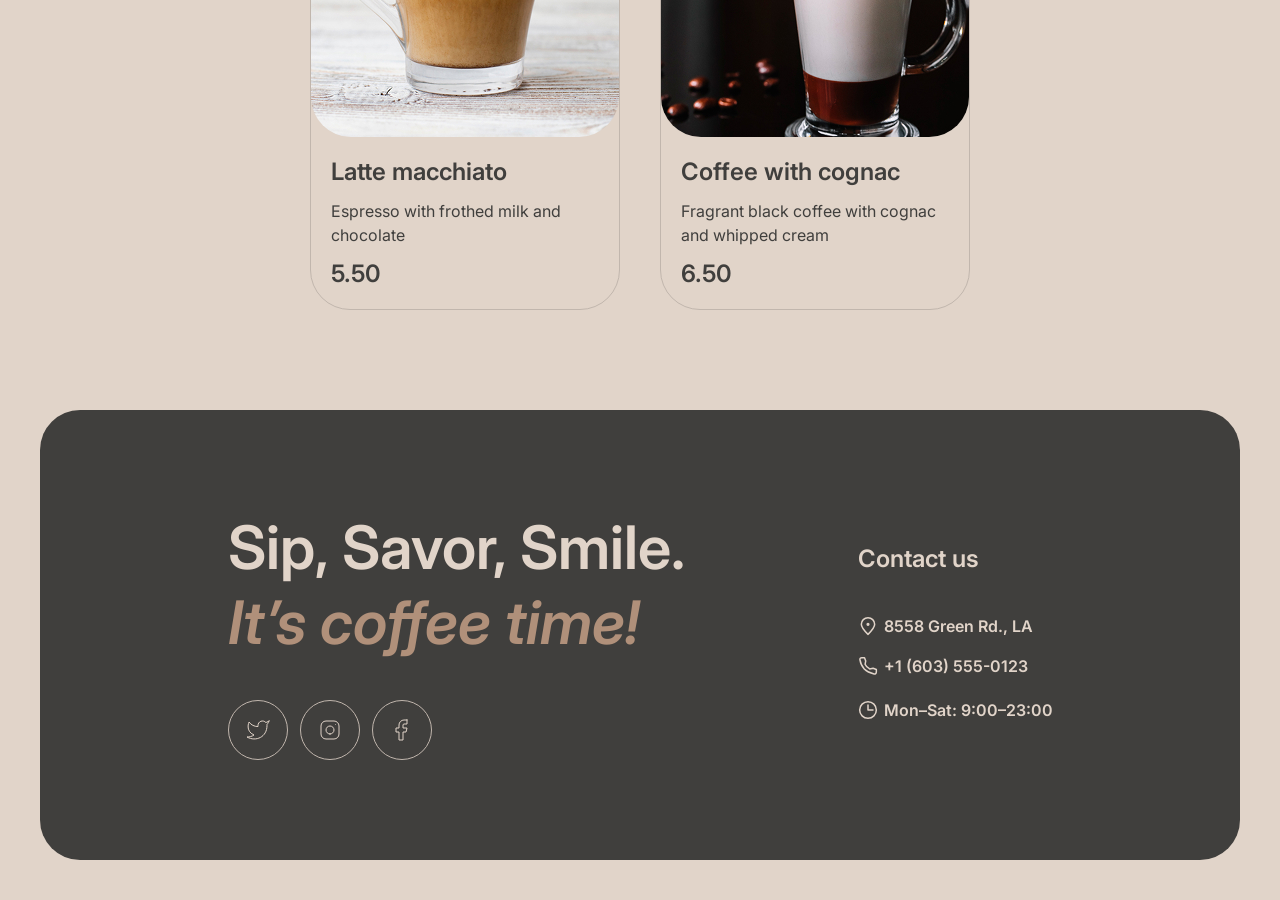
==== commit 2ff63c02: "feat: add butger button functionality" ====
--- a/menu.html
+++ b/menu.html
@@ -15,7 +15,7 @@
     />
     <link rel="stylesheet" href="css/style.css" />
     <link rel="shortcut icon" href="./assets/favicon.png" type="image/x-icon" />
-    <title>Coffe House Menu</title>
+    <title>Coffee House Menu</title>
   </head>
   <body class="light">
     <header class="header">
@@ -24,40 +24,40 @@
           <a
             href="index.html"
             class="header__logo"
-            aria-label="Resource Coffe House Logo"
+            aria-label="Resource Coffee House Logo"
           ></a>
-          <ul class="header__menu">
-            <li class="header__menu-item">
-              <a href="index.html#favorite" class="header__link">
-                Favorite coffe
-              </a>
-            </li>
-            <li class="header__menu-item">
-              <a href="index.html#about" class="header__link">About</a>
-            </li>
-            <li class="header__menu-item">
-              <a href="index.html#app" class="header__link">Mobile app</a>
-            </li>
-            <li class="header__menu-item">
-              <a href="index.html#contacts" class="header__link">Contact us</a>
-            </li>
-          </ul>
-          <div class="header__settings">
-            <div class="header__toggle" id="theme-switch">
-              <button
-                class="header__toggle-btn header__toggle-light header__toggle_active"
-                id="light"
-                aria-label="Light theme"
-              ></button>
-              <button
-                class="header__toggle-btn header__toggle-dark"
-                id="dark"
-                aria-label="Dark theme"
-              ></button>
-            </div>
+          <div class="header__menu" id="header-menu">
+            <ul class="header__list">
+              <li class="header__list-item">
+                <a href="index.html#favorite" class="header__link">
+                  Favorite coffee
+                </a>
+              </li>
+              <li class="header__list-item">
+                <a href="index.html#about" class="header__link">About</a>
+              </li>
+              <li class="header__list-item">
+                <a href="index.html#app" class="header__link">Mobile app</a>
+              </li>
+              <li class="header__list-item">
+                <a href="#contacts" class="header__link">Contact us</a>
+              </li>
+            </ul>
             <a href="menu.html" class="header__menu-btn" id="catalog-link">
               Menu
             </a>
+          </div>
+          <div class="header__toggle" id="theme-switch">
+            <button
+              class="header__toggle-btn header__toggle-light header__toggle_active"
+              id="light"
+              aria-label="Light theme"
+            ></button>
+            <button
+              class="header__toggle-btn header__toggle-dark"
+              id="dark"
+              aria-label="Dark theme"
+            ></button>
           </div>
           <button class="header__burger" id="burger-btn" aria-label="Open menu">
             <span class="header__burger-line"></span>
--- a/css/style.css
+++ b/css/style.css
@@ -39,6 +39,10 @@
   letter-spacing: 0%;
 }
 
+.overflow-none {
+  overflow-y: hidden;
+}
+
 body.light {
   color: var(--light-text-color);
   background: var(--light-bg-color);
@@ -105,18 +109,59 @@
 }
 
 .header__menu {
-  display: flex;
+  flex-grow: 1;
+  display: flex;
+  align-items: center;
+  transition: transform 0.6s ease-in;
+}
+
+.header__menu_active {
+  gap: 100px;
+  transition: transform 0.8s ease-in;
+}
+
+.header__list {
+  flex-grow: 1;
+  display: flex;
+  justify-content: center;
   align-items: center;
   gap: 40px;
 }
 
+.header__link {
+  position: relative;
+}
+
+.header__link::after {
+  content: '';
+  position: absolute;
+  bottom: -5px;
+  left: 0;
+  width: 0;
+  height: 2px;
+  transition: 0.5s ease-in;
+}
+
+.light .header__link::after {
+  background: #403f3d;
+}
+
+.dark .header__link::after {
+  background: #e1d4c9;
+}
+
+@media (hover: hover) {
+  .header__link:hover::after {
+    width: 100%;
+  }
+}
+/*
 .header__settings {
   display: flex;
   justify-content: space-between;
   align-items: center;
   gap: 24px;
-  margin-left: auto;
-}
+} */
 
 .header__menu-btn {
   display: block;
@@ -129,6 +174,7 @@
   color: inherit;
   text-align: left;
   padding: 2px 0;
+  margin-left: 156px;
   position: relative;
 }
 
@@ -160,7 +206,7 @@
   background: #e1d4c9;
 }
 
-@media (hover: none) and (pointer: coarse) {
+@media (hover: hover) {
   .header__menu-btn:hover::after {
     width: 100%;
   }
@@ -173,6 +219,10 @@
   gap: 8px;
   width: 88px;
   height: 44px;
+  position: absolute;
+  right: 96px;
+  top: 50%;
+  transform: translateY(-50%);
   padding: 3px;
   border: 1px solid var(--dark-border-color);
   border-radius: 25px;
@@ -196,7 +246,7 @@
     #b0907a;
 }
 
-@media (hover: none) and (pointer: coarse) {
+@media (hover: hover) {
   .header__toggle-light:hover {
     background: url(../assets/icons/sun-active.svg) no-repeat center / 22px
       var(--light-border-color);
@@ -212,7 +262,7 @@
     #b0907a;
 }
 
-@media (hover: none) and (pointer: coarse) {
+@media (hover: hover) {
   .header__toggle-dark:hover {
     background: url(../assets/icons/moon-active.svg) no-repeat center / 18px
       var(--light-border-color);
@@ -239,18 +289,32 @@
   height: 1px;
   background: var(--text-color);
   transition: 0.4s ease-in;
-}
-
-.header__burger_active .header__burger-line {
-  animation: openBurger 1s forwards;
-}
-
-@keyframes openBurger {
+  position: relative;
+}
+
+.header__burger_active .header__burger-line:first-of-type {
+  animation: openBurger1 1s forwards;
+}
+
+.header__burger_active .header__burger-line:last-of-type {
+  animation: openBurger2 1s forwards;
+}
+
+@keyframes openBurger1 {
   40% {
-    transform: translateY(50%);
+    transform: translateY(4px);
   }
   100% {
-    transform: translateY(50%) rotate(45deg);
+    transform: translateY(4px) rotate(135deg);
+  }
+}
+
+@keyframes openBurger2 {
+  40% {
+    transform: translateY(-4px);
+  }
+  100% {
+    transform: translateY(-4px) rotate(-135deg);
   }
 }
 
@@ -312,7 +376,7 @@
   background: url(../assets/icons/coffee-cup-dark.svg) no-repeat center / 20px;
 }
 
-@media (hover: none) and (pointer: coarse) {
+@media (hover: hover) {
   .hero__btn:hover::after {
     width: 20px;
   }
@@ -431,7 +495,7 @@
   background: url(../assets/icons/arrow-dark.svg) no-repeat center / 12px;
 }
 
-@media (hover: none) and (pointer: coarse) {
+@media (hover: hover) {
   body.light .slider__btn:hover,
   body.dark .slider__btn:hover {
     background: url(../assets/icons/arrow-dark.svg) no-repeat center / 12px
@@ -478,7 +542,7 @@
   transform: scale(1.2);
 }
 
-@media (hover: none) and (pointer: coarse) {
+@media (hover: hover) {
   .about__gallery-item:hover .about__gallery-img {
     transform: scale(1);
   }
@@ -554,25 +618,39 @@
   line-height: 150%;
 }
 
-.download__btn_mac {
+body.light .download__btn_mac {
   background: url(../assets/icons/mac-icon.svg) no-repeat 20px center / 36px;
 }
 
-.download__btn_google {
+body.light .download__btn_google {
   background: url(../assets/icons/google-icon.svg) no-repeat 20px center / 36px;
 }
 
-@media (hover: none) and (pointer: coarse) {
-  .download__btn_mac:hover {
+body.dark .download__btn_mac {
+  background: url(../assets/icons/mac-icon-dark.svg) no-repeat 20px center /
+    36px;
+}
+
+body.dark .download__btn_google {
+  background: url(../assets/icons/google-icon-dark.svg) no-repeat 20px center /
+    36px;
+}
+
+@media (hover: hover) {
+  body.light .download__btn_mac:hover,
+  body.dark .download__btn_mac:hover {
     background: url(../assets/icons/mac-icon-hover.svg) no-repeat 20px center /
       36px var(--hover-color);
     color: var(--text-inverse-color);
-  }
-
-  .download__btn_google:hover {
+    border-color: var(--hover-color);
+  }
+
+  body.light .download__btn_google:hover,
+  body.dark .download__btn_google:hover {
     background: url(../assets/icons/google-icon-hover.svg) no-repeat 20px
       center / 36px var(--hover-color);
     color: var(--text-inverse-color);
+    border-color: var(--hover-color);
   }
 }
 
@@ -643,7 +721,7 @@
   background: url(../assets/icons/facebook.svg) no-repeat center / 24px;
 }
 
-@media (hover: none) and (pointer: coarse) {
+@media (hover: hover) {
   body.light .footer__social-item:nth-of-type(1) .footer__social-link:hover {
     background: url(../assets/icons/twitter-hover.svg) no-repeat center / 24px
       var(--bg-color);
@@ -712,7 +790,7 @@
   transition: 0.4s ease-in;
 }
 
-@media (hover: none) and (pointer: coarse) {
+@media (hover: hover) {
   .footer__contacts-link:hover::after {
     width: 100%;
   }
@@ -788,7 +866,7 @@
   color: var(--light-bg-color);
 }
 
-@media (hover: none) and (pointer: coarse) {
+@media (hover: hover) {
   .tabs__btn:hover {
     background: var(--light-border-color);
     color: var(--light-bg-color);
@@ -880,19 +958,39 @@
   line-height: 125%;
 }
 
-@media (max-width: 768px) {
-  .header__menu {
-    display: none;
-  }
-
+@media (max-width: 854px) {
   .header__burger {
     display: flex;
   }
 
-  .header__menu-btn#catalog-link {
-    display: none;
-  }
-
+  .header__menu {
+    position: fixed;
+    left: 0;
+    top: 100px;
+    width: 100%;
+    height: calc(100vh - 100px);
+    flex-direction: column;
+    background: var(--bg-color);
+    transform: translateX(200%);
+  }
+
+  .header__menu_active {
+    transform: translateX(0);
+  }
+
+  .header__link {
+    font-weight: 600;
+    font-size: 32px;
+    line-height: 125%;
+    text-align: center;
+  }
+
+  .header__list {
+    flex-direction: column;
+  }
+}
+
+@media (max-width: 768px) {
   .about__gallery {
     max-width: 100%;
     height: 1220px;
